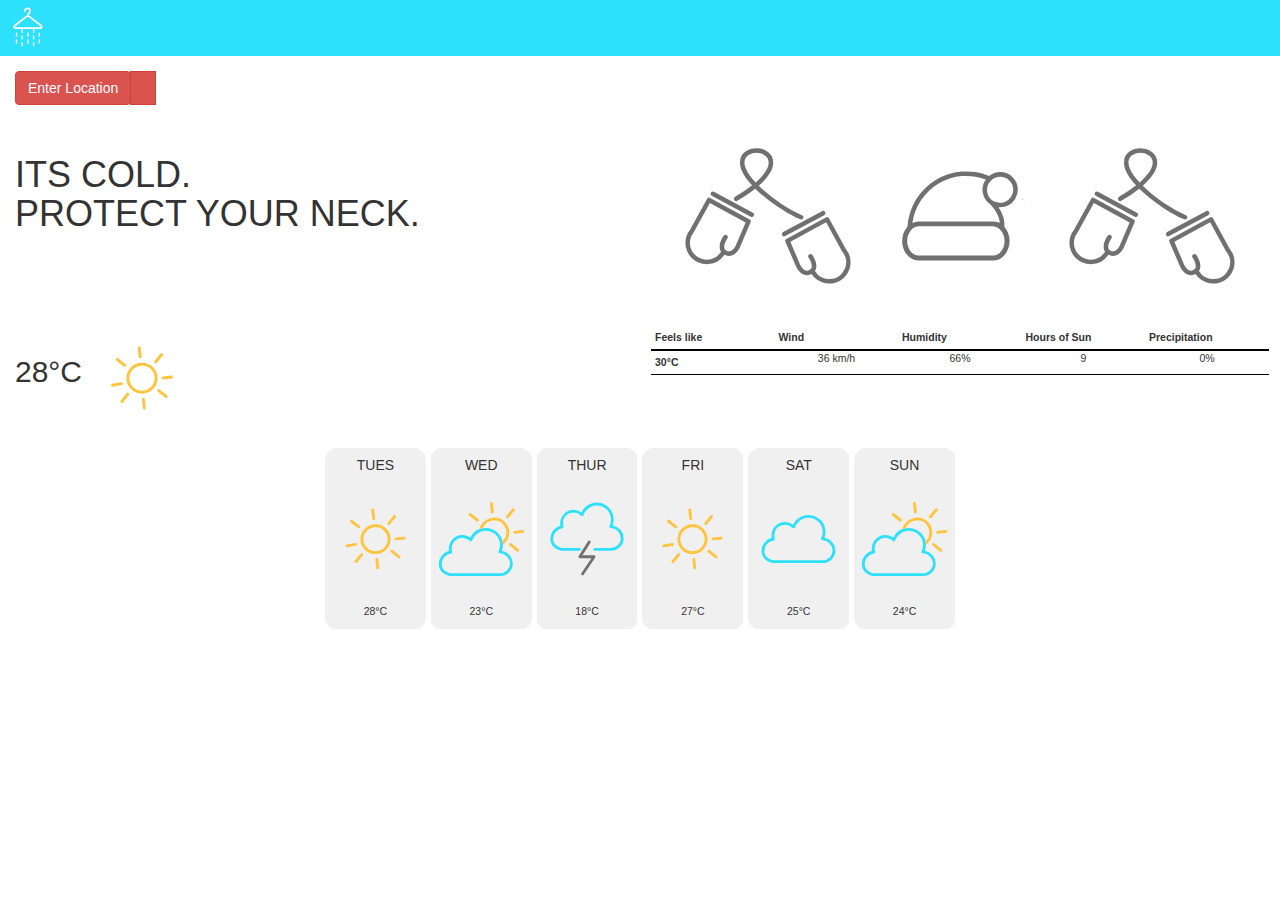
==== ottawa.html @ d32bd559 "added name" ====
<!DOCTYPE html>
<html lang="en-ca">
<head>
  <meta charset="utf-8">
  <meta http-equiv="X-UA-Compatible" content="IE=edge">
  <meta name="viewport" content="width=device-width,initial-scale=1">
  <title>WEARTHER · What to wear, based on the weather · Ottawa, Canada</title>
  <meta name="viewport" content="width=device-width,initial-scale=1">
  <meta name="description" content="WEARTHER showing the weather for Ottawa, Canada.">
  <!--Bootstrap link-->
  <link href="js/bootstrap-3.3.7-dist/css/bootstrap.min.css" rel="stylesheet">
  <link href="css/modules.css" rel="stylesheet">
  <link href="css/grid.css" rel="stylesheet">
  <link href="css/type.css" rel="stylesheet">
  <link href="css/main.css" rel="stylesheet">
  <link href="https://fonts.googleapis.com/css?family=Roboto:300,400" rel="stylesheet">
  <meta property="og:type" content="website">
  <meta property="og:locale" content="en_CA">
  <meta property="og:title" content="WEARTHER · What to wear, based on the weather">
  <meta property="og:site_name" content="WEARTHER">
  <meta property="og:description" content="WEARTHER showing the weather for Ottawa, Canada.">
</head>
<body>
  <!--jQuery link-->
  <script src="https://ajax.googleapis.com/ajax/libs/jquery/1.12.4/jquery.min.js" type="text/javascript"></script>
   <!--Bootstrap link-->
  <script src="js/bootstrap-3.3.7-dist/css/popper.min.js" type="text/javascript"></script>
  <script src="js/bootstrap-3.3.7-dist/js/bootstrap.min.js" type="text/javascript"></script>
  <!--Dropdown Link-->
  <script src="js/bootstrap-3.3.7-dist/js/bootstrap-dropdown.js" type="text/javascript"></script>

  <link href="js/bootstrap-3.3.7-dist/css/bootstrap.min.css" rel="stylesheet">
  <header class="header grid grid-middle">
    <div class="unit xs-1 island-1-4 l-1-4">
      <a href="index.html"
        <i class="icon i-48">
          <img src="images/white-logo-icon.svg" alt="">
        </i>
      </a>
    <div>
  </header>

  <div class="grid grid middle island">
    <div class="btn-group unit xs-1">
      <button type="button" class="btn btn-danger dropdown-toggle" data-toggle="dropdown" aria-haspopup="true" aria-expanded="false">Enter Location</button>
      <button type="button" class="btn btn-danger dropdown-toggle-split">
      <span class="sr-only">Enter Location</span>
      <img src="images/heart.svg" class="image-flex">
      </button>
      <div class="dropdown-menu">
        <a class="dropdown-item island-1-2" href="#">VANCOUVER, BC, CANADA<br></a>
        <a class="dropdown-item island-1-2" href="ottawa.html">SYDNEY, AUSTRALIA<br></a>
        <div class="dropdown-divider"></div>
        <a class="dropdown-item island-1-2" href="#">CHICAGO, IL, UNITED STATES<br></a>
      </div>
    </div>
  </div>


  <main class="grid">
      <div class="unit xs-1 s-1 m-1 l-1-2 pad-t gutter">
        <h1>ITS COLD.<br>PROTECT YOUR NECK.</h1>
      </div>

      <div class="unit xs-1 s-1 m-1 l-1-2 unit-xs-content-center-horizontal unit-s-content-center-horizontal unit-m-content-center-horizontal">
        <div class="grid">
          <!--Images for xs-->
          <img src="images/scarf.svg" class="unit xs-1-3 s-0 icon i-96">
          <img src="images/mittens.svg" class="unit xs-1-3 s-0 icon i-96">
          <img src="images/hat.svg" class="unit xs-1-3 s-0 icon i-96">
          <!--Images for s-->
          <img src="images/scarf.svg" class="unit xs-0 s-1-3 m-0 icon i-128">
          <img src="images/mittens.svg" class="unit xs-0 s-1-3 m-0 icon i-128">
          <img src="images/hat.svg" class="unit xs-0 s-1-3 m-0 icon i-128">
          <!--Images for m and up-->
          <img src="images/scarf.svg" class="unit xs-0 m-1-3 icon i-192">
          <img src="images/mittens.svg" class="unit xs-0 m-1-3 icon i-192">
          <img src="images/scarf.svg" class="unit xs-0 m-1-3 icon i-192">
        </div>
      </div>

<!--Start of Current Temp-->
    <div class="unit xs-1 s-1 m-1 l-1-2 gutter container-ct">
      <h2 class="push-0 inline-block">28°C</h2>
      <img src="images/sun.svg" class="inline-block current-temp-icon"/>
    </div>
<!--End of Current Temp-->

<!--Start of Forecast Table-->
    <div class="unit xs-1 s-1 m-1 l-1-2">
      <div class="island table-wrapper">
        <table class="push-0">
          <thead>
            <tr>
              <th class="feels" scope="col">Feels like</th>
              <th class="wind" scope="col">Wind</th>
              <th class="humidity" scope="col">Humidity</th>
              <th class="sun" scope="col">Hours of Sun</th>
              <th class="precip" scope="col">Precipitation</th>
            </tr>
          </thead>
          <tbody>
            <tr>
              <th scope="row">30°C</th>
              <td>36 km/h</td>
              <td>66%</td>
              <td>9</td>
              <td>0%</td>
            </tr>
          </tbody>
        </table>
      </div>
    </div>
<!--End of Forecast Table-->
  </main>

<!--Start of Week's Forecast-->
  <table cellpadding="5" class="weekly-forecast text-center">
    <tr>

      <td align="center" valign="center" class="weekly-cards">
        <h5 class="push-0 text-center long-h5">TUES</h5>
        <h5 class="short-h5 push-0 text-center">TUE</h5>
        <br />
        <img src="images/sun.svg" alt="" class="img-flex"/>
        <br />
        <p class="text-center">28°C</p>
      </td>

      <td align="center" valign="center" class="weekly-cards">
        <h5 class="push-0 text-center">WED</h5>
        <br />
        <img src="images/cloud-sun.svg" alt="" class="img-flex"/>
        <br />
        <p class="text-center">23°C</p>
      </td>

      <td align="center" valign="center" class="weekly-cards">
        <h5 class="push-0 text-center long-h5">THUR</h5>
        <h5 class="short-h5 push-0 text-center">THU</h5>
        <br />
        <img src="images/thunder.svg" alt="" class="img-flex"/>
        <br />
        <p class="text-center">18°C</p>
      </td>

      <td align="center" valign="center" class="weekly-cards">
        <h5 class="push-0 text-center">FRI</h5>
        <br />
        <img src="images/sun.svg" alt="" class="img-flex"/>
        <br />
        <p class="text-center">27°C</p>
      </td>

      <td align="center" valign="center" class="weekly-cards">
        <h5 class="push-0 text-center">SAT</h5>
        <br />
        <img src="images/cloud.svg" alt="" class="img-flex"/>
        <br />
        <p class="text-center">25°C</p>
      </td>

      <td align="center" valign="center" class="weekly-cards">
        <h5 class="push-0 text-center">SUN</h5>
        <br />
        <img src="images/cloud-sun.svg" alt="" class="img-flex"/>
        <br />
        <p class="text-center">24°C</p>
      </td>

    </tr>
  </table>
<!--End of Week's Forecast-->
</body>
</html>
---- css/modules.css ----
/*
 * Modulifier || Code released under the UNLICENSE
 * Code under other copyrights & licenses listed below.
 * https://modulifier.web-dev.tools/#responsive;images;list-group;embed;media-object;icons;hidden;positioning;nice-lists;forms;buttons;accessibility;print
 */

@-moz-viewport { width: device-width; scale: 1; }
@-ms-viewport { width: device-width; scale: 1; }
@-o-viewport { width: device-width; scale: 1; }
@-webkit-viewport { width: device-width; scale: 1; }
@viewport { width: device-width; scale: 1; }

html {
  box-sizing: border-box;
  -moz-text-size-adjust: 100%;
  -ms-text-size-adjust: 100%;
  -webkit-text-size-adjust: 100%;
  text-size-adjust: 100%;
}

*, *::before, *::after {
  box-sizing: inherit;
}

body {
  margin: 0;
}

article,
aside,
details,
figcaption,
figure,
footer,
header,
main,
menu,
nav,
section,
summary {
  display: block;
}

audio,
canvas,
progress,
video {
  display: inline-block;
  vertical-align: baseline;
}

template {
  display: none;
}

details {
  cursor: pointer;
}

audio:not([controls]) {
  display: none;
  height: 0;
}

a,
area,
button,
input,
label,
select,
textarea,
[tabindex] {
  -ms-touch-action: manipulation;
  touch-action: manipulation;
}

img {
  border: 0;
}

.img-flex,
.img-flex img {
  display: block;
  width: 100%;
}

svg {
  fill: currentColor;
}

svg:not(:root) {
  overflow: hidden;
}

svg.img-flex {
  width: 100%;
  height: 100%;
}

.image-replacement, .ir {
  overflow: hidden;
  direction: ltr;
  text-align: left;
  text-indent: 100%;
  white-space: nowrap;
}

.list-group, .list-group-inline, .list-group--inline {
  padding-left: 0;
  list-style-type: none;
}

.list-group > dd {
  margin-left: 0;
}

.list-group-inline::before,
.list-group-inline::after,
.list-group--inline::before,
.list-group--inline::after {
  content: "";
  display: table;
}

.list-group-inline::after,
.list-group--inline::after {
  clear: both;
}

.list-group-inline > li,
.list-group--inline > li {
  display: inline-block;
}

.list-group-inline > dt,
.list-group--inline > dt {
  clear: left;
  float: left;
  width: 11em;
}

.list-group-inline > dd,
.list-group--inline > dd {
  float: left;
  min-width: 12em;
}

.embed {
  margin-left: 0;
  margin-right: 0;
  overflow: hidden;
  position: relative;
  width: 100%;
}

.embed-1by1, .embed--1by1 {
  padding-top: 100%; /* Square */
}

.embed-4by3, .embed--4by3 {
  padding-top: 75%; /* Traditional TV/computer screens */
}

.embed-iso216, .embed--iso216 {
  padding-top: 70.92%; /* A-standard paper sizes */
}

.embed-3by2, .embed--3by2 {
  padding-top: 66.6%; /* Classic 35 mm film & most digital photos, landscape */
}

.embed-2by3, .embed--2by3 {
  padding-top: 150%; /* Classic 35 mm film & most digital photos, portrait */
}

.embed-golden, .embed--golden {
  padding-top: 61.8%; /* The Golden Ratio */
}

.embed-16by9, .embed--16by9 {
  padding-top: 56.25%; /* HD TV */
}

.embed-185by100, .embed--185by100 {
  padding-top: 54.05%; /* Common widescreen cinema */
}

.embed-24by10, .embed--24by10 {
  padding-top: 41.667%; /* Widescreen cinema: 2.4:1 */
}

.embed-3by1, .embed--3by1 {
  padding-top: 33.3333%; /* Panorama photos */
}

.embed-4by1, .embed--4by1 {
  padding-top: 25%; /* Polyvision */
}

.embed-5by1, .embed--5by1 {
  padding-top: 20%; /* Really wide... */
}

.embed-item, .embed__item {
  min-height: 100%;
  left: 0;
  position: absolute;
  top: 0;
  width: 100%;
}

.media {
  overflow: hidden;
}

.media-img, .media__img {
  float: left;
}

.media-img-reversed, .media__img--reversed {
  float: right;
}

.media-img-stacked, .media__img--stacked {
  float: none;
}

.media-body, .media__body {
  overflow: hidden;
  min-width: 12em; /* Slightly less than 200px, responsiveness built in */
}

.icon {
  display: inline-block;
  position: relative;
  background: transparent none no-repeat center center;
  background-size: contain;
  vertical-align: middle;
}

.i-16, .i--16 {
  height: 16px;
  width: 16px;
}

.i-18, .i--18 {
  height: 18px;
  width: 18px;
}

.i-20, .i--20 {
  height: 20px;
  width: 20px;
}

.i-24, .i--24 {
  height: 24px;
  width: 24px;
}

.i-32, .i--32 {
  height: 32px;
  width: 32px;
}

.i-48, .i--48 {
  height: 48px;
  width: 48px;
}

.i-64, .i--64 {
  height: 64px;
  width: 64px;
}

.i-96, .i--96 {
  height: 96px;
  width: 96px;
}

.i-128, .i--128 {
  height: 128px;
  width: 128px;
}

.i-192, .i--192 {
  height: 192px;
  width: 192px;
}

.i-256, .i--256 {
  height: 256px;
  width: 256px;
}

.icon img,
.icon svg {
  left: 0;
  height: 100%;
  position: absolute;
  top: 0;
  width: 100%;
  fill: currentColor;
}

.icon-label {
  vertical-align: middle;
}

.icon-link,
.icon-link:focus,
.icon-link:hover {
  text-decoration: none;
}

[hidden], .hidden {
  /* stylelint-disable declaration-no-important */
  display: none !important;
  visibility: hidden !important;
  /* stylelint-enable */
}

.visually-hidden {
  height: 1px;
  margin: -1px;
  overflow: hidden;
  padding: 0;
  position: absolute;
  width: 1px;
  border: 0;
  clip: rect(0 0 0 0);
  clip-path: inset(50%);
}

.visually-hidden.focusable:active, .visually-hidden.focusable:focus {
  height: auto;
  margin: 0;
  overflow: visible;
  position: static;
  width: auto;
  clip: auto;
  clip-path: none;
}

.invisible {
  visibility: hidden;
}

.chop,
.crop {
  overflow: hidden;
}

.truncate {
  max-width: 100%;
  overflow: hidden;
  width: 100%;
  text-overflow: ellipsis;
  white-space: nowrap;
}

.scrollable {
  max-width: 100%;
  overflow-x: auto;
  overflow-y: hidden;
  -webkit-overflow-scrolling: touch;
}

.clearfix::after {
  content: " ";
  display: block;
  clear: both;
}

.left {
  float: left;
}

.right {
  float: right;
}

.center-text,
.center-flow {
  text-align: center;
}

.center-block {
  margin-left: auto;
  margin-right: auto;
}

.no-auto-margins,
.not-centered {
  /* stylelint-disable declaration-no-important */
  margin-left: 0 !important;
  margin-right: 0 !important;
  /* stylelint-enable */
}

.center-content,
.center-content-vertical,
.center-contents,
.center-contents-vertical {
  display: -webkit-flex;
  display: -ms-flexbox;
  display: flex;
  -webkit-justify-content: center;
  -ms-flex-pack: center;
  justify-content: center;
  -webkit-align-items: center;
  -ms-flex-align: center;
  align-items: center;
  -webkit-align-content: center;
  -ms-flex-line-pack: center;
  align-content: center;
  -webkit-flex-direction: column wrap;
  -ms-flex-direction: column wrap;
  flex-flow: column wrap;
}

.center-content-start,
.center-content-vertical-start,
.center-contents-start,
.center-contents-vertical-start {
  display: -webkit-flex;
  display: -ms-flexbox;
  display: flex;
  -webkit-justify-content: center;
  -ms-flex-pack: center;
  justify-content: center;
  -webkit-flex-direction: column wrap;
  -ms-flex-direction: column wrap;
  flex-flow: column wrap;
}

.center-content-horizontal,
.center-contents-horizontal {
  display: -webkit-flex;
  display: -ms-flexbox;
  display: flex;
  -webkit-justify-content: center;
  -ms-flex-pack: center;
  justify-content: center;
  -webkit-align-items: center;
  -ms-flex-align: center;
  align-items: center;
  -webkit-align-content: center;
  -ms-flex-line-pack: center;
  align-content: center;
  -webkit-flex-direction: row wrap;
  -ms-flex-direction: row wrap;
  flex-flow: row wrap;
}

.inline {
  display: inline;
}

.block {
  display: block;
}

.inline-block, .ib {
  display: inline-block;
}

.valign-top {
  vertical-align: top;
}

.valign-bottom {
  vertical-align: bottom;
}

.valign-middle {
  vertical-align: middle;
}

.fixed {
  position: fixed;
}

.relative {
  position: relative;
}

[class*="pin-"],
.absolute {
  position: absolute;
}

.static {
  position: static;
}

.zindex-1 {
  z-index: 1;
}

.zindex-2 {
  z-index: 2;
}

.zindex-3 {
  z-index: 3;
}

.zindex-1000 {
  z-index: 1000;
}

.pin-top-left,
.pin-left-top,
.pin-tl,
.pin-lt {
  top: 0;
  left: 0;
}

.pin-top-right,
.pin-right-top,
.pin-tr,
.pin-rt {
  top: 0;
  right: 0;
}

.pin-bottom-left,
.pin-left-bottom,
.pin-bl,
.pin-lb {
  bottom: 0;
  left: 0;
}

.pin-bottom-right,
.pin-right-bottom,
.pin-br,
.pin-rb {
  bottom: 0;
  right: 0;
}

.pin-top-center,
.pin-center-top,
.pin-tc,
.pin-ct {
  left: 50%;
  top: 0;
  transform: translateX(-50%);
}

.pin-bottom-center,
.pin-center-bottom,
.pin-bc,
.pin-cb {
  bottom: 0;
  left: 50%;
  transform: translateX(-50%);
}

.pin-center-left,
.pin-left-center,
.pin-cl,
.pin-lc {
  left: 0;
  top: 50%;
  transform: translateY(-50%);
}

.pin-center-right,
.pin-right-center,
.pin-cr,
.pin-rc {
  right: 0;
  top: 50%;
  transform: translateY(-50%);
}

.pin-center, .pin-c {
  left: 50%;
  top: 50%;
  transform: translate(-50%, -50%);
}

.width-quarter, .w-1-4 {
  width: 25%;
}

.width-half, .w-1-2 {
  width: 50%;
}

.width-full, .w-1 {
  width: 100%;
}

.height-quarter, .h-1-4 {
  height: 25%;
}

.height-half, .h-1-2 {
  height: 50%;
}

.height-full, .h-1 {
  height: 100%;
}

.height-win-quarter, .h-w-1-4 {
  height: 25vh;
  max-height: 46em;
}

.height-win-half, .h-w-1-2 {
  height: 50vh;
  max-height: 46em;
}

.height-win-full, .h-w-1 {
  height: 100vh;
  max-height: 46em;
}

ul {
  list-style-type: none;
}

ul > li::before {
  content: "·";
  float: left;
  margin-left: -1.6em;
  width: 1.3em;
  text-align: right;
}

ol {
  counter-reset: ol-simple-numbers;
  list-style-type: none;
}

ol > li::before {
  float: left;
  margin-left: -1.6em;
  width: 1.3em;
  counter-increment: ol-simple-numbers;
  content: counter(ol-simple-numbers);
  text-align: right;
}

.list-group > li::before,
.list-group-inline > li::before,
.list-group--inline > li::before {
  content: none;
}

/* stylelint-disable no-descending-specificity */

/*
 * (c) Nicolas Gallagher and Jonathan Neal of Normalize.css || MIT License
 *     https://necolas.github.io/normalize.css/
 */

button,
input,
optgroup,
select,
textarea {
  color: inherit;
  font: inherit;
  margin: 0;
}

button,
input {
  overflow: visible;
}

button,
select {
  text-transform: none;
}

button,
html [type="button"],
[type="reset"],
[type="submit"] {
  -webkit-appearance: button;
  cursor: pointer;
}

button[disabled],
html input[disabled] {
  cursor: default;
}

button::-moz-focus-inner,
input::-moz-focus-inner {
  border: 0;
  padding: 0;
}

[type="checkbox"],
[type="radio"] {
  opacity: 0;
  position: absolute;
  height: 1px;
  width: 1px;
}

[type="number"]::-webkit-inner-spin-button,
[type="number"]::-webkit-outer-spin-button {
  height: auto;
}

[type="search"]::-webkit-search-cancel-button,
[type="search"]::-webkit-search-decoration {
  -webkit-appearance: none;
}

fieldset {
  padding-left: 0;
  padding-right: 0;

  border: 0;
  border-top: 2px solid #666;
}

legend {
  color: inherit;
  display: table;
  max-width: 100%;
  padding: 0 .3em 0 0;
  white-space: normal;

  border: 0;

  font-weight: bold;
}

optgroup {
  font-weight: bold;
}

::-webkit-input-placeholder {
  color: inherit;
  opacity: .54;
}

::-webkit-file-upload-button {
  -webkit-appearance: button;
  font: inherit;
}

/* End Normalize.css code */

label,
.label-block {
  display: block;
  cursor: pointer;
}

[type="checkbox"] + label,
[type="radio"] + label,
.label-inline {
  display: inline-block;
}

input:not([type]),
[type="text"],
[type="number"],
[type="search"],
[type="url"],
[type="email"],
[type="password"],
[type="tel"],
[type="datetime-local"],
[type="month"],
[type="week"],
[type="date"],
[type="time"],
[type="range"],
select,
textarea {
  -moz-appearance: none;
  -webkit-appearance: none;
  appearance: none;
}

input,
textarea {
  display: block;
  width: 100%;

  background-color: #fff;
  border: 2px solid #666;
  border-radius: 0;
}

label {
  vertical-align: middle;
}

textarea {
  max-width: 100%;
  min-height: 4em;
  overflow: auto;
}

[type="color"] {
  display: inline-block;
  width: 2em;
}

select {
  display: block;
  width: 100%;

  background-image: url("data:image/svg+xml,%3Csvg xmlns='http://www.w3.org/2000/svg' width='256' height='256' viewBox='0 0 256 256'%3E%3Cpath fill='none' stroke='%23000' stroke-miterlimit='10' stroke-width='70' d='M36.3 82.1l91.9 91.8 91.5-91.8'/%3E%3C/svg%3E");
  background-repeat: no-repeat;
  background-position: calc(100% - .4em) center;
  background-size: 18px auto;
  background-color: #fff;
  border: 2px solid #666;
  border-radius: 0;
}

[type="checkbox"] + label::before {
  content: " ";
  display: inline-block;
  height: 1.8em;
  margin-right: .3em;
  position: relative;
  vertical-align: middle;
  top: -.1em;
  width: 1.8em;

  background-color: #fff;
  background-size: cover;
  border: 2px solid #666;

  line-height: inherit;
}

[type="checkbox"]:checked + label::before {
  background-image: url("data:image/svg+xml,%3Csvg xmlns='http://www.w3.org/2000/svg' width='256' height='256' viewBox='0 0 256 256'%3E%3Cpath fill='none' stroke='%23000' stroke-miterlimit='10' stroke-width='50' d='M49.9 130.1l50.8 50.7L206.1 75.2'/%3E%3C/svg%3E");
}

[type="checkbox"]:focus + label::before {
  outline: 3px solid #000;
  z-index: 1000;
}

[type="radio"] + label::before {
  content: " ";
  display: inline-block;
  height: 1.8em;
  margin-right: .3em;
  position: relative;
  vertical-align: middle;
  top: -.1em;
  width: 1.8em;

  background-color: #fff;
  background-size: cover;
  border: 2px solid #666;
  border-radius: 50%;

  line-height: inherit;
}

[type="radio"]:checked + label::before {
  background-image: url("data:image/svg+xml,%3Csvg xmlns='http://www.w3.org/2000/svg' width='256' height='256' viewBox='0 0 256 256'%3E%3Ccircle cx='128' cy='128' r='70.4'/%3E%3C/svg%3E");
}

[type="radio"]:focus + label::before,
[type="radio"] + label:focus::before {
  box-shadow: 0 0 0 3px #000;
  z-index: 1000;
}

[type="range"] {
  border: 0;
  background-color: #fff;
}

[type="range"]::-webkit-slider-runnable-track {
  height: 6px;

  -webkit-appearance: none;
  appearance: none;
  background-color: #ccc;
  border: 0;
  border-radius: 3px;
}

[type="range"]:active::-webkit-slider-runnable-track {
  background-color: #ccc;
}

[type="range"]::-moz-range-track {
  height: 6px;

  -moz-appearance: none;
  appearance: none;
  background-color: #ccc;
  border: 0;
  border-radius: 3px;
}

[type="range"]:active::-moz-range-track {
  background-color: #ccc;
}

[type="range"]::-ms-track {
  height: 6px;

  -ms-appearance: none;
  appearance: none;
  background-color: #ccc;
  border: 0;
  border-radius: 3px;
}

[type="range"]:active::-ms-track {
  background-color: #ccc;
}

[type="range"]::-webkit-slider-thumb {
  margin-top: -4px;
  height: 16px;
  width: 16px;

  -webkit-appearance: none;
  appearance: none;
  background-color: #000;
  border: none;
  border-radius: 50%;
}

[type="range"]:hover::-webkit-slider-thumb {
  background-color: #000;
}

[type="range"]:active::-webkit-slider-thumb {
  background-color: #000;
}

[type="range"]::-moz-range-thumb {
  margin-top: -4px;
  height: 16px;
  width: 16px;

  -webkit-appearance: none;
  appearance: none;
  background-color: #000;
  border: none;
  border-radius: 50%;
}

[type="range"]:hover::-moz-range-thumb {
  background-color: #000;
}

[type="range"]:active::-moz-range-thumb {
  background-color: #000;
}

[type="range"]::-ms-thumb {
  margin-top: -4px;
  height: 16px;
  width: 16px;

  -webkit-appearance: none;
  appearance: none;
  background-color: #000;
  border: none;
  border-radius: 50%;
}

[type="range"]:hover::-ms-thumb {
  background-color: #000;
}

[type="range"]:active::-ms-thumb {
  background-color: #000;
}

[type="checkbox"].hide-custom-input + label::before,
[type="checkbox"] + .hide-custom-input::before,
[type="radio"].hide-custom-input + label::before,
[type="radio"] + .hide-custom-input::before {
  content: none;
  display: none;
}

/* stylelint-enable */

.link-box {
  display: block;
  text-decoration: none;
}

/* stylelint-disable no-descending-specificity */

button,
.btn {
  cursor: pointer;
  display: inline-block;
  margin: 0;
  overflow: visible;
  padding: .375em .75em .42em;
  -webkit-appearance: none;
  -moz-appearance: none;
  appearance: none;
  background-color: #333;
  border-radius: 4px;
  border: 3px solid #333;
  color: #fff;
  font: inherit;
  text-decoration: none;
  text-transform: none;
}

button::-moz-focus-inner {
  border: 0;
  padding: 0;
}

/* stylelint-enable */

button:focus,
button:hover,
.btn:focus,
.btn:hover {
  background-color: #000;
  border-color: #000;
  color: #fff;
}

button[disabled] {
  cursor: default;
}

.btn-light, .btn--light {
  background-color: #e2e2e2;
  border-color: #e2e2e2;
  color: #000;
}

.btn-light:focus,
.btn-light:hover,
.btn--light:focus,
.btn--light:hover {
  background-color: #666;
  border-color: #666;
  color: #fff;
}

.btn-ghost,
.btn--ghost {
  background-color: transparent;
  border-color: #333;
  color: #000;
}

.btn-ghost:focus,
.btn-ghost:hover,
.btn--ghost:focus,
.btn--ghost:hover {
  background-color: #e2e2e2;
  border-color: #000;
  color: #000;
}

.btn-link {
  display: inline;
  padding: 0;
  background-color: transparent;
  border-radius: 0;
  border: 0;
  color: inherit;
}

.btn-link:focus,
.btn-link:hover {
  background-color: transparent;
  color: inherit;
}

a:hover, a:active {
  outline: none;
}

a:focus,
[tabindex="0"]:focus,
details:focus,
summary:focus,
input:focus,
textarea:focus,
button:focus,
select:focus {
  outline: 3px solid #000;
  outline-offset: 0;
}

a:focus, [tabindex="0"]:focus {
  outline-offset: 3px;
}

.skip-links {
  margin: 0;
  padding: 0;
  list-style-type: none;
}

.skip-links > li::before {
  content: none; /* Remove the bullets if nice lists is selected */
}

.skip-links a,
.skip-links button {
  padding: .5em .75em;
  position: absolute;
  top: -10em;
  z-index: 10000; /* To make sure they're always on top */
  background-color: #000;
  border: 0;
  color: #fff;
  font-size: 1.125rem;
  font-weight: bold;
  text-decoration: none;
}

.skip-links a:focus,
.skip-links button:focus {
  outline-offset: 3px;
  top: 0;
}

[aria-busy="true"] {
  cursor: progress;
}

[aria-controls] {
  cursor: pointer;
}

[aria-disabled] {
  cursor: default;
}

.print-only {
  display: none;
  visibility: hidden;
}

.page-break-before {
  page-break-before: always;
}

.page-break-after {
  page-break-after: always;
}

.no-page-break-inside {
  page-break-inside: avoid;
}

@media print {

  /* stylelint-disable declaration-no-important */

  .no-print {
    display: none !important;
    visibility: hidden !important;
  }

  .print-only,
  .force-print {
    display: block !important;
    visibility: visible !important;
  }

  /* stylelint-enable */

  .visually-hidden.force-print {
    height: auto;
    margin: 0;
    overflow: visible;
    padding: 0;
    position: static;
    width: auto;
    border: 0;
    clip: initial;
    clip-path: none;
  }

  /*
   * (c) Fabien Sa || MIT License
   *     http://bafs.github.io/Gutenberg/
   */

  table,
  blockquote,
  pre,
  code,
  figure,
  li,
  hr,
  ul,
  ol,
  a,
  tr {
    page-break-inside: avoid;
  }

  h1, h2, h3, h4, h5, h6, p, a {
    orphans: 3;
    widows: 3;
  }

  h1,
  h2,
  h3,
  h4,
  h5,
  h6 {
    page-break-after: avoid;
    page-break-inside: avoid;
  }

  h1 + p,
  h2 + p,
  h3 + p,
  h4 + p,
  h5 + p,
  h6 + p {
    page-break-before: avoid;
  }

  img {
    page-break-after: auto;
    page-break-before: auto;
    page-break-inside: avoid;
  }

  /* stylelint-disable declaration-no-important */

  pre {
    white-space: pre-wrap !important;
    word-wrap: break-word;
  }

  /* stylelint-enable */

  /* End Gutenberg code */

  /*
   * (c) HTML5 Boilerplate || MIT License
   *     https://html5boilerplate.com/
   */

  /* stylelint-disable declaration-no-important */

  *, *::before, *::after, *::first-letter, *::first-line {
    background: none transparent !important;
    color: #000 !important;
    box-shadow: none !important;
    text-shadow: none !important;
  }

  /* stylelint-enable */

  a, a:visited {
    text-decoration: underline;
  }

  a[href]::after {
    content: " (" attr(href) ")";
  }

  abbr[title]::after {
    content: " (" attr(title) ")";
  }

  a[href^="#"]::after,
  a[href^="javascript:"]::after,
  a.no-print-href::after,
  a.href-no-print::after {
    content: "";
  }

  thead {
    display: table-header-group;
  }

  /* End HTML5 Boilerplate code */

}
---- css/grid.css ----
/*
  Gridifier || Code released under the UNLICENSE
  https://gridifier.web-dev.tools/#xs,4,0,0,0;s,4,25,0,0;m,4,38,1,1;l,4,60,1,1
*/

.grid {
  margin: 0;
  padding: 0;
  letter-spacing: -.31em;
  text-rendering: optimizeSpeed;
  display: -webkit-flex;
  display: -ms-flexbox;
  display: flex;
  -webkit-flex-flow: row wrap;
  -ms-flex-flow: row wrap;
  flex-flow: row wrap;
}

.grid-bottom {
  -webkit-align-items: flex-end;
  -ms-align-items: flex-end;
  align-items: flex-end;
}

.grid-middle {
  -webkit-align-items: center;
  -ms-align-items: center;
  align-items: center;
}

.grid-stretch {
  -webkit-align-items: stretch;
  -ms-align-items: stretch;
  align-items: stretch;
}

.opera-only :-o-prefocus,
.grid {
  word-spacing: -.43em;
}

.unit {
  letter-spacing: normal;
  text-rendering: auto;
  vertical-align: top;
  word-spacing: normal;
  display: inline-block;
  visibility: visible;
}

.grid-bottom .unit {
  vertical-align: bottom;
}

.grid-middle .unit {
  vertical-align: middle;
}

[class*="unit-push-"],
[class*="unit-pull-"] {
  position: relative;
}

.unit-content-distribute {
  display: -ms-flexbox;
  display: -webkit-flex;
  display: flex;
  -ms-flex-direction: column;
  -webkit-flex-direction: column;
  flex-direction: column;
  -ms-flex-pack: justify;
  -webkit-justify-content: space-between;
  justify-content: space-between;
}

.unit-content-center,
.unit-content-center-vertical {
  display: -webkit-flex;
  display: -ms-flexbox;
  display: flex;
  -webkit-justify-content: center;
  -ms-flex-pack: center;
  justify-content: center;
  -webkit-align-items: center;
  -ms-flex-align: center;
  align-items: center;
  -webkit-align-content: center;
  -ms-flex-line-pack: center;
  align-content: center;
  -webkit-flex-direction: column wrap;
  -ms-flex-direction: column wrap;
  flex-flow: column wrap;
}

.unit-content-center-horizontal {
  display: -webkit-flex;
  display: -ms-flexbox;
  display: flex;
  -webkit-justify-content: center;
  -ms-flex-pack: center;
  justify-content: center;
  -webkit-align-items: center;
  -ms-flex-align: center;
  align-items: center;
  -webkit-align-content: center;
  -ms-flex-line-pack: center;
  align-content: center;
  -webkit-flex-direction: row wrap;
  -ms-flex-direction: row wrap;
  flex-flow: row wrap;
}

.content-fill,
.content-stretch {
  -ms-flex-grow: 2;
  -webkit-flex-grow: 2;
  flex-grow: 2;
  max-width: 100%; /* @bugfix: IE 10, 11 */
}

.content-shrink {
  -ms-align-self: center;
  -webkit-align-self: center;
  align-self: center;
}

.unit-xs-hidden,
.xs-0 {
  display: none;
  visibility: hidden;
}

.unit-xs-centered {
  margin: 0 auto;
}

.unit-xs-1,
.xs-1 {
  display: block;
  visibility: visible;
  width: 100%;
}

.unit-xs-1-2,
.xs-1-2 {
  width: 50%;
}

.unit-xs-1-3,
.xs-1-3 {
  width: 33.3333%;
}

.unit-xs-2-3,
.xs-2-3 {
  width: 66.6667%;
}

.unit-xs-1-4,
.xs-1-4 {
  width: 25%;
}

.unit-xs-3-4,
.xs-3-4 {
  width: 75%;
}

.unit-xs-1-2,
.xs-1-2,
.unit-xs-1-3,
.xs-1-3,
.unit-xs-2-3,
.xs-2-3,
.unit-xs-1-4,
.xs-1-4,
.unit-xs-3-4,
.xs-3-4 {
  display: inline-block;
  visibility: visible;
}

.unit-xs-1-2[class*="-content-"],
.xs-1-2[class*="-content-"],
.unit-xs-1-3[class*="-content-"],
.xs-1-3[class*="-content-"],
.unit-xs-2-3[class*="-content-"],
.xs-2-3[class*="-content-"],
.unit-xs-1-4[class*="-content-"],
.xs-1-4[class*="-content-"],
.unit-xs-3-4[class*="-content-"],
.xs-3-4[class*="-content-"] {
  display: -webkit-flex;
  display: -ms-flexbox;
  display: flex;
}

.unit-xs-content-distribute,
.xs-content-distribute {
  display: -ms-flexbox;
  display: -webkit-flex;
  display: flex;
  -ms-flex-direction: column;
  -webkit-flex-direction: column;
  flex-direction: column;
  -ms-flex-pack: justify;
  -webkit-justify-content: space-between;
  justify-content: space-between;
}

.unit-xs-content-center,
.unit-xs-content-center-vertical {
  display: -webkit-flex;
  display: -ms-flexbox;
  display: flex;
  -webkit-justify-content: center;
  -ms-flex-pack: center;
  justify-content: center;
  -webkit-align-items: center;
  -ms-flex-align: center;
  align-items: center;
  -webkit-align-content: center;
  -ms-flex-line-pack: center;
  align-content: center;
  -webkit-flex-direction: column wrap;
  -ms-flex-direction: column wrap;
  flex-flow: column wrap;
}

.unit-xs-content-center-horizontal {
  display: -webkit-flex;
  display: -ms-flexbox;
  display: flex;
  -webkit-justify-content: center;
  -ms-flex-pack: center;
  justify-content: center;
  -webkit-align-items: center;
  -ms-flex-align: center;
  align-items: center;
  -webkit-align-content: center;
  -ms-flex-line-pack: center;
  align-content: center;
  -webkit-flex-direction: row wrap;
  -ms-flex-direction: row wrap;
  flex-flow: row wrap;
}

.xs-content-fill,
.xs-content-stretch {
  -ms-flex-grow: 2;
  -webkit-flex-grow: 2;
  flex-grow: 2;
  max-width: 100%; /* @bugfix: IE 10, 11 */
}

.xs-content-shrink {
  -ms-align-self: center;
  -webkit-align-self: center;
  align-self: center;
}

@media only screen and (min-width: 25em) {

  .unit-s-hidden,
  .s-0 {
    display: none;
    visibility: hidden;
  }

  .unit-s-centered {
    margin: 0 auto;
  }

  .unit-s-1,
  .s-1 {
    display: block;
    visibility: visible;
    width: 100%;
  }

  .unit-s-1-2,
  .s-1-2 {
    width: 50%;
  }

  .unit-s-1-3,
  .s-1-3 {
    width: 33.3333%;
  }

  .unit-s-2-3,
  .s-2-3 {
    width: 66.6667%;
  }

  .unit-s-1-4,
  .s-1-4 {
    width: 25%;
  }

  .unit-s-3-4,
  .s-3-4 {
    width: 75%;
  }

  .unit-s-1-2,
  .s-1-2,
  .unit-s-1-3,
  .s-1-3,
  .unit-s-2-3,
  .s-2-3,
  .unit-s-1-4,
  .s-1-4,
  .unit-s-3-4,
  .s-3-4 {
    display: inline-block;
    visibility: visible;
  }

  .unit-s-1-2[class*="-content-"],
  .s-1-2[class*="-content-"],
  .unit-s-1-3[class*="-content-"],
  .s-1-3[class*="-content-"],
  .unit-s-2-3[class*="-content-"],
  .s-2-3[class*="-content-"],
  .unit-s-1-4[class*="-content-"],
  .s-1-4[class*="-content-"],
  .unit-s-3-4[class*="-content-"],
  .s-3-4[class*="-content-"] {
    display: -webkit-flex;
    display: -ms-flexbox;
    display: flex;
  }

  .unit-s-content-distribute,
  .s-content-distribute {
    display: -ms-flexbox;
    display: -webkit-flex;
    display: flex;
    -ms-flex-direction: column;
    -webkit-flex-direction: column;
    flex-direction: column;
    -ms-flex-pack: justify;
    -webkit-justify-content: space-between;
    justify-content: space-between;
  }

  .unit-s-content-center,
  .unit-s-content-center-vertical {
    display: -webkit-flex;
    display: -ms-flexbox;
    display: flex;
    -webkit-justify-content: center;
    -ms-flex-pack: center;
    justify-content: center;
    -webkit-align-items: center;
    -ms-flex-align: center;
    align-items: center;
    -webkit-align-content: center;
    -ms-flex-line-pack: center;
    align-content: center;
    -webkit-flex-direction: column wrap;
    -ms-flex-direction: column wrap;
    flex-flow: column wrap;
  }

  .unit-s-content-center-horizontal {
    display: -webkit-flex;
    display: -ms-flexbox;
    display: flex;
    -webkit-justify-content: center;
    -ms-flex-pack: center;
    justify-content: center;
    -webkit-align-items: center;
    -ms-flex-align: center;
    align-items: center;
    -webkit-align-content: center;
    -ms-flex-line-pack: center;
    align-content: center;
    -webkit-flex-direction: row wrap;
    -ms-flex-direction: row wrap;
    flex-flow: row wrap;
  }

  .s-content-fill,
  .s-content-stretch {
    -ms-flex-grow: 2;
    -webkit-flex-grow: 2;
    flex-grow: 2;
    max-width: 100%; /* @bugfix: IE 10, 11 */
  }

  .s-content-shrink {
    -ms-align-self: center;
    -webkit-align-self: center;
    align-self: center;
  }

}

@media only screen and (min-width: 38em) {

  .unit-m-hidden,
  .m-0 {
    display: none;
    visibility: hidden;
  }

  .unit-m-centered {
    margin: 0 auto;
  }

  .unit-m-1,
  .m-1 {
    display: block;
    visibility: visible;
    width: 100%;
  }

  .unit-offset-m-0 {
    margin-left: 0;
  }

  .unit-push-m-0,
  .unit-pull-m-0 {
    left: 0;
  }

  .unit-m-1-2,
  .m-1-2 {
    width: 50%;
  }

  .unit-offset-m-1-2 {
    margin-left: 50%;
  }

  .unit-push-m-1-2 {
    left: 50%;
  }

  .unit-pull-m-1-2 {
    left: -50%;
  }

  .unit-m-1-3,
  .m-1-3 {
    width: 33.3333%;
  }

  .unit-offset-m-1-3 {
    margin-left: 33.3333%;
  }

  .unit-push-m-1-3 {
    left: 33.3333%;
  }

  .unit-pull-m-1-3 {
    left: -33.3333%;
  }

  .unit-m-2-3,
  .m-2-3 {
    width: 66.6667%;
  }

  .unit-offset-m-2-3 {
    margin-left: 66.6667%;
  }

  .unit-push-m-2-3 {
    left: 66.6667%;
  }

  .unit-pull-m-2-3 {
    left: -66.6667%;
  }

  .unit-m-1-4,
  .m-1-4 {
    width: 25%;
  }

  .unit-offset-m-1-4 {
    margin-left: 25%;
  }

  .unit-push-m-1-4 {
    left: 25%;
  }

  .unit-pull-m-1-4 {
    left: -25%;
  }

  .unit-m-3-4,
  .m-3-4 {
    width: 75%;
  }

  .unit-offset-m-3-4 {
    margin-left: 75%;
  }

  .unit-push-m-3-4 {
    left: 75%;
  }

  .unit-pull-m-3-4 {
    left: -75%;
  }

  .unit-m-1-2,
  .m-1-2,
  .unit-m-1-3,
  .m-1-3,
  .unit-m-2-3,
  .m-2-3,
  .unit-m-1-4,
  .m-1-4,
  .unit-m-3-4,
  .m-3-4 {
    display: inline-block;
    visibility: visible;
  }

  .unit-m-1-2[class*="-content-"],
  .m-1-2[class*="-content-"],
  .unit-m-1-3[class*="-content-"],
  .m-1-3[class*="-content-"],
  .unit-m-2-3[class*="-content-"],
  .m-2-3[class*="-content-"],
  .unit-m-1-4[class*="-content-"],
  .m-1-4[class*="-content-"],
  .unit-m-3-4[class*="-content-"],
  .m-3-4[class*="-content-"] {
    display: -webkit-flex;
    display: -ms-flexbox;
    display: flex;
  }

  .unit-m-content-distribute,
  .m-content-distribute {
    display: -ms-flexbox;
    display: -webkit-flex;
    display: flex;
    -ms-flex-direction: column;
    -webkit-flex-direction: column;
    flex-direction: column;
    -ms-flex-pack: justify;
    -webkit-justify-content: space-between;
    justify-content: space-between;
  }

  .unit-m-content-center,
  .unit-m-content-center-vertical {
    display: -webkit-flex;
    display: -ms-flexbox;
    display: flex;
    -webkit-justify-content: center;
    -ms-flex-pack: center;
    justify-content: center;
    -webkit-align-items: center;
    -ms-flex-align: center;
    align-items: center;
    -webkit-align-content: center;
    -ms-flex-line-pack: center;
    align-content: center;
    -webkit-flex-direction: column wrap;
    -ms-flex-direction: column wrap;
    flex-flow: column wrap;
  }

  .unit-m-content-center-horizontal {
    display: -webkit-flex;
    display: -ms-flexbox;
    display: flex;
    -webkit-justify-content: center;
    -ms-flex-pack: center;
    justify-content: center;
    -webkit-align-items: center;
    -ms-flex-align: center;
    align-items: center;
    -webkit-align-content: center;
    -ms-flex-line-pack: center;
    align-content: center;
    -webkit-flex-direction: row wrap;
    -ms-flex-direction: row wrap;
    flex-flow: row wrap;
  }

  .m-content-fill,
  .m-content-stretch {
    -ms-flex-grow: 2;
    -webkit-flex-grow: 2;
    flex-grow: 2;
    max-width: 100%; /* @bugfix: IE 10, 11 */
  }

  .m-content-shrink {
    -ms-align-self: center;
    -webkit-align-self: center;
    align-self: center;
  }

}

@media only screen and (min-width: 60em) {

  .unit-l-hidden,
  .l-0 {
    display: none;
    visibility: hidden;
  }

  .unit-l-centered {
    margin: 0 auto;
  }

  .unit-l-1,
  .l-1 {
    display: block;
    visibility: visible;
    width: 100%;
  }

  .unit-offset-l-0 {
    margin-left: 0;
  }

  .unit-push-l-0,
  .unit-pull-l-0 {
    left: 0;
  }

  .unit-l-1-2,
  .l-1-2 {
    width: 50%;
  }

  .unit-offset-l-1-2 {
    margin-left: 50%;
  }

  .unit-push-l-1-2 {
    left: 50%;
  }

  .unit-pull-l-1-2 {
    left: -50%;
  }

  .unit-l-1-3,
  .l-1-3 {
    width: 33.3333%;
  }

  .unit-offset-l-1-3 {
    margin-left: 33.3333%;
  }

  .unit-push-l-1-3 {
    left: 33.3333%;
  }

  .unit-pull-l-1-3 {
    left: -33.3333%;
  }

  .unit-l-2-3,
  .l-2-3 {
    width: 66.6667%;
  }

  .unit-offset-l-2-3 {
    margin-left: 66.6667%;
  }

  .unit-push-l-2-3 {
    left: 66.6667%;
  }

  .unit-pull-l-2-3 {
    left: -66.6667%;
  }

  .unit-l-1-4,
  .l-1-4 {
    width: 25%;
  }

  .unit-offset-l-1-4 {
    margin-left: 25%;
  }

  .unit-push-l-1-4 {
    left: 25%;
  }

  .unit-pull-l-1-4 {
    left: -25%;
  }

  .unit-l-3-4,
  .l-3-4 {
    width: 75%;
  }

  .unit-offset-l-3-4 {
    margin-left: 75%;
  }

  .unit-push-l-3-4 {
    left: 75%;
  }

  .unit-pull-l-3-4 {
    left: -75%;
  }

  .unit-l-1-2,
  .l-1-2,
  .unit-l-1-3,
  .l-1-3,
  .unit-l-2-3,
  .l-2-3,
  .unit-l-1-4,
  .l-1-4,
  .unit-l-3-4,
  .l-3-4 {
    display: inline-block;
    visibility: visible;
  }

  .unit-l-1-2[class*="-content-"],
  .l-1-2[class*="-content-"],
  .unit-l-1-3[class*="-content-"],
  .l-1-3[class*="-content-"],
  .unit-l-2-3[class*="-content-"],
  .l-2-3[class*="-content-"],
  .unit-l-1-4[class*="-content-"],
  .l-1-4[class*="-content-"],
  .unit-l-3-4[class*="-content-"],
  .l-3-4[class*="-content-"] {
    display: -webkit-flex;
    display: -ms-flexbox;
    display: flex;
  }

  .unit-l-content-distribute,
  .l-content-distribute {
    display: -ms-flexbox;
    display: -webkit-flex;
    display: flex;
    -ms-flex-direction: column;
    -webkit-flex-direction: column;
    flex-direction: column;
    -ms-flex-pack: justify;
    -webkit-justify-content: space-between;
    justify-content: space-between;
  }

  .unit-l-content-center,
  .unit-l-content-center-vertical {
    display: -webkit-flex;
    display: -ms-flexbox;
    display: flex;
    -webkit-justify-content: center;
    -ms-flex-pack: center;
    justify-content: center;
    -webkit-align-items: center;
    -ms-flex-align: center;
    align-items: center;
    -webkit-align-content: center;
    -ms-flex-line-pack: center;
    align-content: center;
    -webkit-flex-direction: column wrap;
    -ms-flex-direction: column wrap;
    flex-flow: column wrap;
  }

  .unit-l-content-center-horizontal {
    display: -webkit-flex;
    display: -ms-flexbox;
    display: flex;
    -webkit-justify-content: center;
    -ms-flex-pack: center;
    justify-content: center;
    -webkit-align-items: center;
    -ms-flex-align: center;
    align-items: center;
    -webkit-align-content: center;
    -ms-flex-line-pack: center;
    align-content: center;
    -webkit-flex-direction: row wrap;
    -ms-flex-direction: row wrap;
    flex-flow: row wrap;
  }

  .l-content-fill,
  .l-content-stretch {
    -ms-flex-grow: 2;
    -webkit-flex-grow: 2;
    flex-grow: 2;
    max-width: 100%; /* @bugfix: IE 10, 11 */
  }

  .l-content-shrink {
    -ms-align-self: center;
    -webkit-align-self: center;
    align-self: center;
  }

}
---- css/type.css ----
/*
  Typografier || Code released under the UNLICENSE
  https://typografier.web-dev.tools/#0,100,1.3,1.067,0;38,110,1.4,1.125,1;60,120,1.5,1.125,1;90,130,1.5,1.125,1
*/

html {
  font-size: 100%;
  line-height: 1.3;
}

a {
  background-color: transparent;
  -webkit-text-decoration-skip: objects;
}

sub,
sup {
  font-size: .75em;
  line-height: 1px;
  position: relative;
  vertical-align: baseline;
}

sup {
  top: -.5em;
}

sub {
  bottom: -.25em;
}

pre,
code,
kbd,
samp {
  font-size: 1em;
}

abbr[title] {
  border-bottom: none;
  text-decoration: underline;
  text-decoration: underline dotted;
}

b,
strong {
  font-weight: bold;
}

dfn,
caption {
  font-style: italic;
}

hr {
  border: 0;
  border-top: 2px solid #000;
  height: 0;
}

table {
  border-collapse: collapse;
  border-spacing: 0;
  width: 100%;
  table-layout: fixed;
}

caption {
  text-align: left;
}

th,
td {
  border-bottom: 1px solid #000;
  text-align: left;
  vertical-align: top;
}

thead th {
  vertical-align: bottom;

  border-bottom-width: 2px;
}

.text-left {
  text-align: left;
}

.text-right {
  text-align: right;
}

.text-center {
  text-align: center;
}

.normal {
  font-weight: normal;
  font-style: normal;
}

.not-bold {
  font-weight: normal;
}

.not-italic {
  font-style: normal;
}

.bold {
  font-weight: bold;
}

.italic {
  font-style: italic;
}

.text-upper {
  text-transform: uppercase;
}

.text-lower {
  text-transform: lowercase;
}

.wrapper {
  margin-left: auto;
  margin-right: auto;
  max-width: 52em;
  width: 100%;
}

.wrapper-no-center {
  max-width: 52em;
  width: 100%;
}

.max-length {
  margin-left: auto;
  margin-right: auto;
  max-width: 36em;
  width: 100%;
}

.max-length-no-center {
  max-width: 36em;
  width: 100%;
}

h1,
h2,
h3,
h4,
h5,
h6,
p,
ul,
ol,
dl,
dd,
figure,
blockquote,
details,
hr,
fieldset,
pre,
table,
caption {
  margin: 0 0 1.3rem;
}

.tenamega {
  font-size: 2.0408rem;
  line-height: 2.925rem;
}

.tenakilo {
  font-size: 1.9127rem;
  line-height: 2.6rem;
}

.tena {
  font-size: 1.7926rem;
  line-height: 2.6rem;
}

.nina {
  font-size: 1.68rem;
  line-height: 2.275rem;
}

.yotta {
  font-size: 1.5745rem;
  line-height: 2.275rem;
}

.zetta {
  font-size: 1.4757rem;
  line-height: 1.95rem;
}

h1,
.exa {
  font-size: 1.383rem;
  line-height: 1.95rem;
}

h2,
.peta {
  font-size: 1.2962rem;
  line-height: 1.95rem;
}

h3,
.tera {
  font-size: 1.2148rem;
  line-height: 1.625rem;
}

h4,
.giga {
  font-size: 1.1385rem;
  line-height: 1.625rem;
}

h5,
.mega {
  font-size: 1.067rem;
  line-height: 1.625rem;
}

h6,
.kilo,
input,
textarea {
  font-size: 1rem;
  line-height: 1.3rem;
}

small,
.milli {
  font-size: .9372rem;
  line-height: 1.3rem;
}

.micro {
  font-size: .8784rem;
  line-height: 1.3rem;
}

ul {
  padding-left: 1em;
}

ol {
  padding-left: 1.6em;
}

input,
option,
select {
  height: calc(1.3rem + .1625rem + .1625rem);
}

[type="color"] {
  width: calc(1.3rem + .1625rem + .1625rem);
}

[type="checkbox"],
[type="radio"] {
  display: inline-block;
  height: auto;
}

.push {
  margin-bottom: 1.3rem;
}

.push-none,
.push-0 {
  margin-bottom: 0;
}

.push-double,
.push-2 {
  margin-bottom: 2.6rem;
}

.push-half,
.push-1-2 {
  margin-bottom: .65rem;
}

.push-quarter,
.push-1-4 {
  margin-bottom: .325rem;
}

.push-eighth,
.push-1-8 {
  margin-bottom: .1625rem;
}

.push-right-eighth,
.push-r-1-8 {
  margin-right: .1625rem;
}

.push-right-quarter,
.push-r-1-4 {
  margin-right: .325rem;
}

.push-right-half,
.push-r-1-2 {
  margin-right: .65rem;
}

.push-right,
.push-r {
  margin-right: 1.3rem;
}

.pad-top,
.pad-t {
  padding-top: 1.3rem;
}

.pad-bottom,
.pad-b {
  padding-bottom: 1.3rem;
}

.pad-top-double,
.pad-t-2 {
  padding-top: 2.6rem;
}

.pad-bottom-double,
.pad-b-2 {
  padding-bottom: 2.6rem;
}

.pad-top-half,
.pad-t-1-2 {
  padding-top: .65rem;
}

.pad-bottom-half,
.pad-b-1-2 {
  padding-bottom: .65rem;
}

.pad-top-quarter,
.pad-t-1-4 {
  padding-top: .325rem;
}

.pad-bottom-quarter,
.pad-b-1-4 {
  padding-bottom: .325rem;
}

.pad-top-eighth,
.pad-t-1-8 {
  padding-top: .1625rem;
}

.pad-bottom-eighth,
.pad-b-1-8 {
  padding-bottom: .1625rem;
}

.island {
  padding: 1.3rem;
}

.island-double,
.island-2 {
  padding: 2.6rem;
}

.island-half,
.island-1-2 {
  padding: .65rem;
}

.island-quarter,
.island-1-4,
td,
table th {
  padding: .325rem;
}

.island-eighth,
.island-1-8,
input:not([type="checkbox"]),
input:not([type="radio"]),
textarea {
  padding: .1625rem;
}

.gutter {
  padding-left: 1.3rem;
  padding-right: 1.3rem;
}

.gutter-double,
.gutter-2 {
  padding-left: 2.6rem;
  padding-right: 2.6rem;
}

.gutter-half,
.gutter-1-2 {
  padding-left: .65rem;
  padding-right: .65rem;
}

.gutter-quarter,
.gutter-1-4,
caption {
  padding-left: .325rem;
  padding-right: .325rem;
}

.gutter-eighth,
.gutter-1-8 {
  padding-left: .1625rem;
  padding-right: .1625rem;
}

select {
  padding: 0 .1625rem;
}

fieldset {
  padding: .325rem 0;

  border: 0;
  border-top: 2px solid #000;
}

legend {
  padding-right: .325rem;
}

@media only screen and (min-width: 38em) {

  html {
    font-size: 110%;
    line-height: 1.4;
  }

  h1,
  h2,
  h3,
  h4,
  h5,
  h6,
  p,
  ul,
  ol,
  dl,
  dd,
  figure,
  blockquote,
  details,
  hr,
  fieldset,
  pre,
  table,
  caption {
    margin: 0 0 1.4rem;
  }

  .tenamega {
    font-size: 3.6532rem;
    line-height: 4.9rem;
  }

  .tenakilo {
    font-size: 3.2473rem;
    line-height: 4.55rem;
  }

  .tena {
    font-size: 2.8865rem;
    line-height: 3.85rem;
  }

  .nina {
    font-size: 2.5658rem;
    line-height: 3.5rem;
  }

  .yotta {
    font-size: 2.2807rem;
    line-height: 3.15rem;
  }

  .zetta {
    font-size: 2.0273rem;
    line-height: 2.8rem;
  }

  h1,
  .exa {
    font-size: 1.802rem;
    line-height: 2.45rem;
  }

  h2,
  .peta {
    font-size: 1.6018rem;
    line-height: 2.1rem;
  }

  h3,
  .tera {
    font-size: 1.4238rem;
    line-height: 2.1rem;
  }

  h4,
  .giga {
    font-size: 1.2656rem;
    line-height: 1.75rem;
  }

  h5,
  .mega {
    font-size: 1.125rem;
    line-height: 1.75rem;
  }

  h6,
  .kilo,
  input,
  textarea {
    font-size: 1rem;
    line-height: 1.4rem;
  }

  small,
  .milli {
    font-size: .8889rem;
    line-height: 1.4rem;
  }

  .micro {
    font-size: .7901rem;
    line-height: 1.4rem;
  }

  ul,
  ol {
    padding-left: 0;
  }

  ul ul,
  ol ul {
    padding-left: 1em;
  }

  ol ol,
  ul ol {
    padding-left: 1.6em;
  }

  .hang-punc {
    float: left;
    margin-left: -1.4em;
    text-align: right;
    width: 1.3em;
  }

  table {
    margin-left: -.35rem;
    margin-right: -.35rem;
    width: calc(100% + .35rem + .35rem);
  }

  input,
  option,
  select {
    height: calc(1.4rem + .175rem + .175rem);
  }

  [type="color"] {
    width: calc(1.4rem + .175rem + .175rem);
  }

  [type="checkbox"],
  [type="radio"] {
    display: inline-block;
    height: auto;
  }

  .push {
    margin-bottom: 1.4rem;
  }

  .push-none,
  .push-0 {
    margin-bottom: 0;
  }

  .push-double,
  .push-2 {
    margin-bottom: 2.8rem;
  }

  .push-half,
  .push-1-2 {
    margin-bottom: .7rem;
  }

  .push-quarter,
  .push-1-4 {
    margin-bottom: .35rem;
  }

  .push-eighth,
  .push-1-8 {
    margin-bottom: .175rem;
  }

  .push-right-eighth,
  .push-r-1-8 {
    margin-right: .175rem;
  }

  .push-right-quarter,
  .push-r-1-4 {
    margin-right: .35rem;
  }

  .push-right-half,
  .push-r-1-2 {
    margin-right: .7rem;
  }

  .push-right,
  .push-r {
    margin-right: 1.4rem;
  }

  .pad-top,
  .pad-t {
    padding-top: 1.4rem;
  }

  .pad-bottom,
  .pad-b {
    padding-bottom: 1.4rem;
  }

  .pad-top-double,
  .pad-t-2 {
    padding-top: 2.8rem;
  }

  .pad-bottom-double,
  .pad-b-2 {
    padding-bottom: 2.8rem;
  }

  .pad-top-half,
  .pad-t-1-2 {
    padding-top: .7rem;
  }

  .pad-bottom-half,
  .pad-b-1-2 {
    padding-bottom: .7rem;
  }

  .pad-top-quarter,
  .pad-t-1-4 {
    padding-top: .35rem;
  }

  .pad-bottom-quarter,
  .pad-b-1-4 {
    padding-bottom: .35rem;
  }

  .pad-top-eighth,
  .pad-t-1-8 {
    padding-top: .175rem;
  }

  .pad-bottom-eighth,
  .pad-b-1-8 {
    padding-bottom: .175rem;
  }

  .island {
    padding: 1.4rem;
  }

  .island-double,
  .island-2 {
    padding: 2.8rem;
  }

  .island-half,
  .island-1-2 {
    padding: .7rem;
  }

  .island-quarter,
  .island-1-4,
  td,
  table th {
    padding: .35rem;
  }

  .island-eighth,
  .island-1-8,
  input:not([type="checkbox"]),
  input:not([type="radio"]),
  textarea {
    padding: .175rem;
  }

  .gutter {
    padding-left: 1.4rem;
    padding-right: 1.4rem;
  }

  .gutter-double,
  .gutter-2 {
    padding-left: 2.8rem;
    padding-right: 2.8rem;
  }

  .gutter-half,
  .gutter-1-2 {
    padding-left: .7rem;
    padding-right: .7rem;
  }

  .gutter-quarter,
  .gutter-1-4,
  caption {
    padding-left: .35rem;
    padding-right: .35rem;
  }

  .gutter-eighth,
  .gutter-1-8 {
    padding-left: .175rem;
    padding-right: .175rem;
  }

  select {
    padding: 0 .175rem;
  }

  fieldset {
    padding: .35rem 0;

    border: 0;
    border-top: 2px solid #000;
  }

  legend {
    padding-right: .35rem;
  }

}

@media only screen and (min-width: 60em) {

  html {
    font-size: 120%;
    line-height: 1.5;
  }

  h1,
  h2,
  h3,
  h4,
  h5,
  h6,
  p,
  ul,
  ol,
  dl,
  dd,
  figure,
  blockquote,
  details,
  hr,
  fieldset,
  pre,
  table,
  caption {
    margin: 0 0 1.5rem;
  }

  .tenamega {
    font-size: 3.6532rem;
    line-height: 4.875rem;
  }

  .tenakilo {
    font-size: 3.2473rem;
    line-height: 4.5rem;
  }

  .tena {
    font-size: 2.8865rem;
    line-height: 4.125rem;
  }

  .nina {
    font-size: 2.5658rem;
    line-height: 3.375rem;
  }

  .yotta {
    font-size: 2.2807rem;
    line-height: 3rem;
  }

  .zetta {
    font-size: 2.0273rem;
    line-height: 3rem;
  }

  h1,
  .exa {
    font-size: 1.802rem;
    line-height: 2.625rem;
  }

  h2,
  .peta {
    font-size: 1.6018rem;
    line-height: 2.25rem;
  }

  h3,
  .tera {
    font-size: 1.4238rem;
    line-height: 1.875rem;
  }

  h4,
  .giga {
    font-size: 1.2656rem;
    line-height: 1.875rem;
  }

  h5,
  .mega {
    font-size: 1.125rem;
    line-height: 1.5rem;
  }

  h6,
  .kilo,
  input,
  textarea {
    font-size: 1rem;
    line-height: 1.5rem;
  }

  small,
  .milli {
    font-size: .8889rem;
    line-height: 1.5rem;
  }

  .micro {
    font-size: .7901rem;
    line-height: 1.5rem;
  }

  ul,
  ol {
    padding-left: 0;
  }

  ul ul,
  ol ul {
    padding-left: 1em;
  }

  ol ol,
  ul ol {
    padding-left: 1.6em;
  }

  .hang-punc {
    float: left;
    margin-left: -1.4em;
    text-align: right;
    width: 1.3em;
  }

  table {
    margin-left: -.375rem;
    margin-right: -.375rem;
    width: calc(100% + .375rem + .375rem);
  }

  input,
  option,
  select {
    height: calc(1.5rem + .1875rem + .1875rem);
  }

  [type="color"] {
    width: calc(1.5rem + .1875rem + .1875rem);
  }

  [type="checkbox"],
  [type="radio"] {
    display: inline-block;
    height: auto;
  }

  .push {
    margin-bottom: 1.5rem;
  }

  .push-none,
  .push-0 {
    margin-bottom: 0;
  }

  .push-double,
  .push-2 {
    margin-bottom: 3rem;
  }

  .push-half,
  .push-1-2 {
    margin-bottom: .75rem;
  }

  .push-quarter,
  .push-1-4 {
    margin-bottom: .375rem;
  }

  .push-eighth,
  .push-1-8 {
    margin-bottom: .1875rem;
  }

  .push-right-eighth,
  .push-r-1-8 {
    margin-right: .1875rem;
  }

  .push-right-quarter,
  .push-r-1-4 {
    margin-right: .375rem;
  }

  .push-right-half,
  .push-r-1-2 {
    margin-right: .75rem;
  }

  .push-right,
  .push-r {
    margin-right: 1.5rem;
  }

  .pad-top,
  .pad-t {
    padding-top: 1.5rem;
  }

  .pad-bottom,
  .pad-b {
    padding-bottom: 1.5rem;
  }

  .pad-top-double,
  .pad-t-2 {
    padding-top: 3rem;
  }

  .pad-bottom-double,
  .pad-b-2 {
    padding-bottom: 3rem;
  }

  .pad-top-half,
  .pad-t-1-2 {
    padding-top: .75rem;
  }

  .pad-bottom-half,
  .pad-b-1-2 {
    padding-bottom: .75rem;
  }

  .pad-top-quarter,
  .pad-t-1-4 {
    padding-top: .375rem;
  }

  .pad-bottom-quarter,
  .pad-b-1-4 {
    padding-bottom: .375rem;
  }

  .pad-top-eighth,
  .pad-t-1-8 {
    padding-top: .1875rem;
  }

  .pad-bottom-eighth,
  .pad-b-1-8 {
    padding-bottom: .1875rem;
  }

  .island {
    padding: 1.5rem;
  }

  .island-double,
  .island-2 {
    padding: 3rem;
  }

  .island-half,
  .island-1-2 {
    padding: .75rem;
  }

  .island-quarter,
  .island-1-4,
  td,
  table th {
    padding: .375rem;
  }

  .island-eighth,
  .island-1-8,
  input:not([type="checkbox"]),
  input:not([type="radio"]),
  textarea {
    padding: .1875rem;
  }

  .gutter {
    padding-left: 1.5rem;
    padding-right: 1.5rem;
  }

  .gutter-double,
  .gutter-2 {
    padding-left: 3rem;
    padding-right: 3rem;
  }

  .gutter-half,
  .gutter-1-2 {
    padding-left: .75rem;
    padding-right: .75rem;
  }

  .gutter-quarter,
  .gutter-1-4,
  caption {
    padding-left: .375rem;
    padding-right: .375rem;
  }

  .gutter-eighth,
  .gutter-1-8 {
    padding-left: .1875rem;
    padding-right: .1875rem;
  }

  select {
    padding: 0 .1875rem;
  }

  fieldset {
    padding: .375rem 0;

    border: 0;
    border-top: 2px solid #000;
  }

  legend {
    padding-right: .375rem;
  }

}

@media only screen and (min-width: 90em) {

  html {
    font-size: 130%;
    line-height: 1.5;
  }

  h1,
  h2,
  h3,
  h4,
  h5,
  h6,
  p,
  ul,
  ol,
  dl,
  dd,
  figure,
  blockquote,
  details,
  hr,
  fieldset,
  pre,
  table,
  caption {
    margin: 0 0 1.5rem;
  }

  .tenamega {
    font-size: 3.6532rem;
    line-height: 4.875rem;
  }

  .tenakilo {
    font-size: 3.2473rem;
    line-height: 4.5rem;
  }

  .tena {
    font-size: 2.8865rem;
    line-height: 4.125rem;
  }

  .nina {
    font-size: 2.5658rem;
    line-height: 3.375rem;
  }

  .yotta {
    font-size: 2.2807rem;
    line-height: 3rem;
  }

  .zetta {
    font-size: 2.0273rem;
    line-height: 3rem;
  }

  h1,
  .exa {
    font-size: 1.802rem;
    line-height: 2.625rem;
  }

  h2,
  .peta {
    font-size: 1.6018rem;
    line-height: 2.25rem;
  }

  h3,
  .tera {
    font-size: 1.4238rem;
    line-height: 1.875rem;
  }

  h4,
  .giga {
    font-size: 1.2656rem;
    line-height: 1.875rem;
  }

  h5,
  .mega {
    font-size: 1.125rem;
    line-height: 1.5rem;
  }

  h6,
  .kilo,
  input,
  textarea {
    font-size: 1rem;
    line-height: 1.5rem;
  }

  small,
  .milli {
    font-size: .8889rem;
    line-height: 1.5rem;
  }

  .micro {
    font-size: .7901rem;
    line-height: 1.5rem;
  }

  ul,
  ol {
    padding-left: 0;
  }

  ul ul,
  ol ul {
    padding-left: 1em;
  }

  ol ol,
  ul ol {
    padding-left: 1.6em;
  }

  .hang-punc {
    float: left;
    margin-left: -1.4em;
    text-align: right;
    width: 1.3em;
  }

  table {
    margin-left: -.375rem;
    margin-right: -.375rem;
    width: calc(100% + .375rem + .375rem);
  }

  input,
  option,
  select {
    height: calc(1.5rem + .1875rem + .1875rem);
  }

  [type="color"] {
    width: calc(1.5rem + .1875rem + .1875rem);
  }

  [type="checkbox"],
  [type="radio"] {
    display: inline-block;
    height: auto;
  }

  .push {
    margin-bottom: 1.5rem;
  }

  .push-none,
  .push-0 {
    margin-bottom: 0;
  }

  .push-double,
  .push-2 {
    margin-bottom: 3rem;
  }

  .push-half,
  .push-1-2 {
    margin-bottom: .75rem;
  }

  .push-quarter,
  .push-1-4 {
    margin-bottom: .375rem;
  }

  .push-eighth,
  .push-1-8 {
    margin-bottom: .1875rem;
  }

  .push-right-eighth,
  .push-r-1-8 {
    margin-right: .1875rem;
  }

  .push-right-quarter,
  .push-r-1-4 {
    margin-right: .375rem;
  }

  .push-right-half,
  .push-r-1-2 {
    margin-right: .75rem;
  }

  .push-right,
  .push-r {
    margin-right: 1.5rem;
  }

  .pad-top,
  .pad-t {
    padding-top: 1.5rem;
  }

  .pad-bottom,
  .pad-b {
    padding-bottom: 1.5rem;
  }

  .pad-top-double,
  .pad-t-2 {
    padding-top: 3rem;
  }

  .pad-bottom-double,
  .pad-b-2 {
    padding-bottom: 3rem;
  }

  .pad-top-half,
  .pad-t-1-2 {
    padding-top: .75rem;
  }

  .pad-bottom-half,
  .pad-b-1-2 {
    padding-bottom: .75rem;
  }

  .pad-top-quarter,
  .pad-t-1-4 {
    padding-top: .375rem;
  }

  .pad-bottom-quarter,
  .pad-b-1-4 {
    padding-bottom: .375rem;
  }

  .pad-top-eighth,
  .pad-t-1-8 {
    padding-top: .1875rem;
  }

  .pad-bottom-eighth,
  .pad-b-1-8 {
    padding-bottom: .1875rem;
  }

  .island {
    padding: 1.5rem;
  }

  .island-double,
  .island-2 {
    padding: 3rem;
  }

  .island-half,
  .island-1-2 {
    padding: .75rem;
  }

  .island-quarter,
  .island-1-4,
  td,
  table th {
    padding: .375rem;
  }

  .island-eighth,
  .island-1-8,
  input:not([type="checkbox"]),
  input:not([type="radio"]),
  textarea {
    padding: .1875rem;
  }

  .gutter {
    padding-left: 1.5rem;
    padding-right: 1.5rem;
  }

  .gutter-double,
  .gutter-2 {
    padding-left: 3rem;
    padding-right: 3rem;
  }

  .gutter-half,
  .gutter-1-2 {
    padding-left: .75rem;
    padding-right: .75rem;
  }

  .gutter-quarter,
  .gutter-1-4,
  caption {
    padding-left: .375rem;
    padding-right: .375rem;
  }

  .gutter-eighth,
  .gutter-1-8 {
    padding-left: .1875rem;
    padding-right: .1875rem;
  }

  select {
    padding: 0 .1875rem;
  }

  fieldset {
    padding: .375rem 0;

    border: 0;
    border-top: 2px solid #000;
  }

  legend {
    padding-right: .375rem;
  }

}
/*
  Typografier || Code released under the UNLICENSE
  https://typografier.web-dev.tools/#0,100,1.3,1.067,0;38,110,1.4,1.125,1;60,120,1.5,1.125,1;90,130,1.5,1.125,1
*/

html {
  font-size: 100%;
  line-height: 1.3;
}

a {
  background-color: transparent;
  -webkit-text-decoration-skip: objects;
}

sub,
sup {
  font-size: .75em;
  line-height: 1px;
  position: relative;
  vertical-align: baseline;
}

sup {
  top: -.5em;
}

sub {
  bottom: -.25em;
}

pre,
code,
kbd,
samp {
  font-size: 1em;
}

abbr[title] {
  border-bottom: none;
  text-decoration: underline;
  text-decoration: underline dotted;
}

b,
strong {
  font-weight: bold;
}

dfn,
caption {
  font-style: italic;
}

hr {
  border: 0;
  border-top: 2px solid #000;
  height: 0;
}

table {
  border-collapse: collapse;
  border-spacing: 0;
  width: 100%;
  table-layout: fixed;
}

caption {
  text-align: left;
}

th,
td {
  border-bottom: 1px solid #000;
  text-align: left;
  vertical-align: top;
}

thead th {
  vertical-align: bottom;

  border-bottom-width: 2px;
}

.text-left {
  text-align: left;
}

.text-right {
  text-align: right;
}

.text-center {
  text-align: center;
}

.normal {
  font-weight: normal;
  font-style: normal;
}

.not-bold {
  font-weight: normal;
}

.not-italic {
  font-style: normal;
}

.bold {
  font-weight: bold;
}

.italic {
  font-style: italic;
}

.text-upper {
  text-transform: uppercase;
}

.text-lower {
  text-transform: lowercase;
}

.wrapper {
  margin-left: auto;
  margin-right: auto;
  max-width: 52em;
  width: 100%;
}

.wrapper-no-center {
  max-width: 52em;
  width: 100%;
}

.max-length {
  margin-left: auto;
  margin-right: auto;
  max-width: 36em;
  width: 100%;
}

.max-length-no-center {
  max-width: 36em;
  width: 100%;
}

h1,
h2,
h3,
h4,
h5,
h6,
p,
ul,
ol,
dl,
dd,
figure,
blockquote,
details,
hr,
fieldset,
pre,
table,
caption {
  margin: 0 0 1.3rem;
}

.tenamega {
  font-size: 2.0408rem;
  line-height: 2.925rem;
}

.tenakilo {
  font-size: 1.9127rem;
  line-height: 2.6rem;
}

.tena {
  font-size: 1.7926rem;
  line-height: 2.6rem;
}

.nina {
  font-size: 1.68rem;
  line-height: 2.275rem;
}

.yotta {
  font-size: 1.5745rem;
  line-height: 2.275rem;
}

.zetta {
  font-size: 1.4757rem;
  line-height: 1.95rem;
}

h1,
.exa {
  font-size: 1.383rem;
  line-height: 1.95rem;
}

h2,
.peta {
  font-size: 1.2962rem;
  line-height: 1.95rem;
}

h3,
.tera {
  font-size: 1.2148rem;
  line-height: 1.625rem;
}

h4,
.giga {
  font-size: 1.1385rem;
  line-height: 1.625rem;
}

h5,
.mega {
  font-size: 1.067rem;
  line-height: 1.625rem;
}

h6,
.kilo,
input,
textarea {
  font-size: 1rem;
  line-height: 1.3rem;
}

small,
.milli {
  font-size: .9372rem;
  line-height: 1.3rem;
}

.micro {
  font-size: .8784rem;
  line-height: 1.3rem;
}

ul {
  padding-left: 1em;
}

ol {
  padding-left: 1.6em;
}

input,
option,
select {
  height: calc(1.3rem + .1625rem + .1625rem);
}

[type="color"] {
  width: calc(1.3rem + .1625rem + .1625rem);
}

[type="checkbox"],
[type="radio"] {
  display: inline-block;
  height: auto;
}

.push {
  margin-bottom: 1.3rem;
}

.push-none,
.push-0 {
  margin-bottom: 0;
}

.push-double,
.push-2 {
  margin-bottom: 2.6rem;
}

.push-half,
.push-1-2 {
  margin-bottom: .65rem;
}

.push-quarter,
.push-1-4 {
  margin-bottom: .325rem;
}

.push-eighth,
.push-1-8 {
  margin-bottom: .1625rem;
}

.push-right-eighth,
.push-r-1-8 {
  margin-right: .1625rem;
}

.push-right-quarter,
.push-r-1-4 {
  margin-right: .325rem;
}

.push-right-half,
.push-r-1-2 {
  margin-right: .65rem;
}

.push-right,
.push-r {
  margin-right: 1.3rem;
}

.pad-top,
.pad-t {
  padding-top: 1.3rem;
}

.pad-bottom,
.pad-b {
  padding-bottom: 1.3rem;
}

.pad-top-double,
.pad-t-2 {
  padding-top: 2.6rem;
}

.pad-bottom-double,
.pad-b-2 {
  padding-bottom: 2.6rem;
}

.pad-top-half,
.pad-t-1-2 {
  padding-top: .65rem;
}

.pad-bottom-half,
.pad-b-1-2 {
  padding-bottom: .65rem;
}

.pad-top-quarter,
.pad-t-1-4 {
  padding-top: .325rem;
}

.pad-bottom-quarter,
.pad-b-1-4 {
  padding-bottom: .325rem;
}

.pad-top-eighth,
.pad-t-1-8 {
  padding-top: .1625rem;
}

.pad-bottom-eighth,
.pad-b-1-8 {
  padding-bottom: .1625rem;
}

.island {
  padding: 1.3rem;
}

.island-double,
.island-2 {
  padding: 2.6rem;
}

.island-half,
.island-1-2 {
  padding: .65rem;
}

.island-quarter,
.island-1-4,
td,
table th {
  padding: .325rem;
}

.island-eighth,
.island-1-8,
input:not([type="checkbox"]),
input:not([type="radio"]),
textarea {
  padding: .1625rem;
}

.gutter {
  padding-left: 1.3rem;
  padding-right: 1.3rem;
}

.gutter-double,
.gutter-2 {
  padding-left: 2.6rem;
  padding-right: 2.6rem;
}

.gutter-half,
.gutter-1-2 {
  padding-left: .65rem;
  padding-right: .65rem;
}

.gutter-quarter,
.gutter-1-4,
caption {
  padding-left: .325rem;
  padding-right: .325rem;
}

.gutter-eighth,
.gutter-1-8 {
  padding-left: .1625rem;
  padding-right: .1625rem;
}

select {
  padding: 0 .1625rem;
}

fieldset {
  padding: .325rem 0;

  border: 0;
  border-top: 2px solid #000;
}

legend {
  padding-right: .325rem;
}

@media only screen and (min-width: 38em) {

  html {
    font-size: 110%;
    line-height: 1.4;
  }

  h1,
  h2,
  h3,
  h4,
  h5,
  h6,
  p,
  ul,
  ol,
  dl,
  dd,
  figure,
  blockquote,
  details,
  hr,
  fieldset,
  pre,
  table,
  caption {
    margin: 0 0 1.4rem;
  }

  .tenamega {
    font-size: 3.6532rem;
    line-height: 4.9rem;
  }

  .tenakilo {
    font-size: 3.2473rem;
    line-height: 4.55rem;
  }

  .tena {
    font-size: 2.8865rem;
    line-height: 3.85rem;
  }

  .nina {
    font-size: 2.5658rem;
    line-height: 3.5rem;
  }

  .yotta {
    font-size: 2.2807rem;
    line-height: 3.15rem;
  }

  .zetta {
    font-size: 2.0273rem;
    line-height: 2.8rem;
  }

  h1,
  .exa {
    font-size: 1.802rem;
    line-height: 2.45rem;
  }

  h2,
  .peta {
    font-size: 1.6018rem;
    line-height: 2.1rem;
  }

  h3,
  .tera {
    font-size: 1.4238rem;
    line-height: 2.1rem;
  }

  h4,
  .giga {
    font-size: 1.2656rem;
    line-height: 1.75rem;
  }

  h5,
  .mega {
    font-size: 1.125rem;
    line-height: 1.75rem;
  }

  h6,
  .kilo,
  input,
  textarea {
    font-size: 1rem;
    line-height: 1.4rem;
  }

  small,
  .milli {
    font-size: .8889rem;
    line-height: 1.4rem;
  }

  .micro {
    font-size: .7901rem;
    line-height: 1.4rem;
  }

  ul,
  ol {
    padding-left: 0;
  }

  ul ul,
  ol ul {
    padding-left: 1em;
  }

  ol ol,
  ul ol {
    padding-left: 1.6em;
  }

  .hang-punc {
    float: left;
    margin-left: -1.4em;
    text-align: right;
    width: 1.3em;
  }

  table {
    margin-left: -.35rem;
    margin-right: -.35rem;
    width: calc(100% + .35rem + .35rem);
  }

  input,
  option,
  select {
    height: calc(1.4rem + .175rem + .175rem);
  }

  [type="color"] {
    width: calc(1.4rem + .175rem + .175rem);
  }

  [type="checkbox"],
  [type="radio"] {
    display: inline-block;
    height: auto;
  }

  .push {
    margin-bottom: 1.4rem;
  }

  .push-none,
  .push-0 {
    margin-bottom: 0;
  }

  .push-double,
  .push-2 {
    margin-bottom: 2.8rem;
  }

  .push-half,
  .push-1-2 {
    margin-bottom: .7rem;
  }

  .push-quarter,
  .push-1-4 {
    margin-bottom: .35rem;
  }

  .push-eighth,
  .push-1-8 {
    margin-bottom: .175rem;
  }

  .push-right-eighth,
  .push-r-1-8 {
    margin-right: .175rem;
  }

  .push-right-quarter,
  .push-r-1-4 {
    margin-right: .35rem;
  }

  .push-right-half,
  .push-r-1-2 {
    margin-right: .7rem;
  }

  .push-right,
  .push-r {
    margin-right: 1.4rem;
  }

  .pad-top,
  .pad-t {
    padding-top: 1.4rem;
  }

  .pad-bottom,
  .pad-b {
    padding-bottom: 1.4rem;
  }

  .pad-top-double,
  .pad-t-2 {
    padding-top: 2.8rem;
  }

  .pad-bottom-double,
  .pad-b-2 {
    padding-bottom: 2.8rem;
  }

  .pad-top-half,
  .pad-t-1-2 {
    padding-top: .7rem;
  }

  .pad-bottom-half,
  .pad-b-1-2 {
    padding-bottom: .7rem;
  }

  .pad-top-quarter,
  .pad-t-1-4 {
    padding-top: .35rem;
  }

  .pad-bottom-quarter,
  .pad-b-1-4 {
    padding-bottom: .35rem;
  }

  .pad-top-eighth,
  .pad-t-1-8 {
    padding-top: .175rem;
  }

  .pad-bottom-eighth,
  .pad-b-1-8 {
    padding-bottom: .175rem;
  }

  .island {
    padding: 1.4rem;
  }

  .island-double,
  .island-2 {
    padding: 2.8rem;
  }

  .island-half,
  .island-1-2 {
    padding: .7rem;
  }

  .island-quarter,
  .island-1-4,
  td,
  table th {
    padding: .35rem;
  }

  .island-eighth,
  .island-1-8,
  input:not([type="checkbox"]),
  input:not([type="radio"]),
  textarea {
    padding: .175rem;
  }

  .gutter {
    padding-left: 1.4rem;
    padding-right: 1.4rem;
  }

  .gutter-double,
  .gutter-2 {
    padding-left: 2.8rem;
    padding-right: 2.8rem;
  }

  .gutter-half,
  .gutter-1-2 {
    padding-left: .7rem;
    padding-right: .7rem;
  }

  .gutter-quarter,
  .gutter-1-4,
  caption {
    padding-left: .35rem;
    padding-right: .35rem;
  }

  .gutter-eighth,
  .gutter-1-8 {
    padding-left: .175rem;
    padding-right: .175rem;
  }

  select {
    padding: 0 .175rem;
  }

  fieldset {
    padding: .35rem 0;

    border: 0;
    border-top: 2px solid #000;
  }

  legend {
    padding-right: .35rem;
  }

}

@media only screen and (min-width: 60em) {

  html {
    font-size: 120%;
    line-height: 1.5;
  }

  h1,
  h2,
  h3,
  h4,
  h5,
  h6,
  p,
  ul,
  ol,
  dl,
  dd,
  figure,
  blockquote,
  details,
  hr,
  fieldset,
  pre,
  table,
  caption {
    margin: 0 0 1.5rem;
  }

  .tenamega {
    font-size: 3.6532rem;
    line-height: 4.875rem;
  }

  .tenakilo {
    font-size: 3.2473rem;
    line-height: 4.5rem;
  }

  .tena {
    font-size: 2.8865rem;
    line-height: 4.125rem;
  }

  .nina {
    font-size: 2.5658rem;
    line-height: 3.375rem;
  }

  .yotta {
    font-size: 2.2807rem;
    line-height: 3rem;
  }

  .zetta {
    font-size: 2.0273rem;
    line-height: 3rem;
  }

  h1,
  .exa {
    font-size: 1.802rem;
    line-height: 2.625rem;
  }

  h2,
  .peta {
    font-size: 1.6018rem;
    line-height: 2.25rem;
  }

  h3,
  .tera {
    font-size: 1.4238rem;
    line-height: 1.875rem;
  }

  h4,
  .giga {
    font-size: 1.2656rem;
    line-height: 1.875rem;
  }

  h5,
  .mega {
    font-size: 1.125rem;
    line-height: 1.5rem;
  }

  h6,
  .kilo,
  input,
  textarea {
    font-size: 1rem;
    line-height: 1.5rem;
  }

  small,
  .milli {
    font-size: .8889rem;
    line-height: 1.5rem;
  }

  .micro {
    font-size: .7901rem;
    line-height: 1.5rem;
  }

  ul,
  ol {
    padding-left: 0;
  }

  ul ul,
  ol ul {
    padding-left: 1em;
  }

  ol ol,
  ul ol {
    padding-left: 1.6em;
  }

  .hang-punc {
    float: left;
    margin-left: -1.4em;
    text-align: right;
    width: 1.3em;
  }

  table {
    margin-left: -.375rem;
    margin-right: -.375rem;
    width: calc(100% + .375rem + .375rem);
  }

  input,
  option,
  select {
    height: calc(1.5rem + .1875rem + .1875rem);
  }

  [type="color"] {
    width: calc(1.5rem + .1875rem + .1875rem);
  }

  [type="checkbox"],
  [type="radio"] {
    display: inline-block;
    height: auto;
  }

  .push {
    margin-bottom: 1.5rem;
  }

  .push-none,
  .push-0 {
    margin-bottom: 0;
  }

  .push-double,
  .push-2 {
    margin-bottom: 3rem;
  }

  .push-half,
  .push-1-2 {
    margin-bottom: .75rem;
  }

  .push-quarter,
  .push-1-4 {
    margin-bottom: .375rem;
  }

  .push-eighth,
  .push-1-8 {
    margin-bottom: .1875rem;
  }

  .push-right-eighth,
  .push-r-1-8 {
    margin-right: .1875rem;
  }

  .push-right-quarter,
  .push-r-1-4 {
    margin-right: .375rem;
  }

  .push-right-half,
  .push-r-1-2 {
    margin-right: .75rem;
  }

  .push-right,
  .push-r {
    margin-right: 1.5rem;
  }

  .pad-top,
  .pad-t {
    padding-top: 1.5rem;
  }

  .pad-bottom,
  .pad-b {
    padding-bottom: 1.5rem;
  }

  .pad-top-double,
  .pad-t-2 {
    padding-top: 3rem;
  }

  .pad-bottom-double,
  .pad-b-2 {
    padding-bottom: 3rem;
  }

  .pad-top-half,
  .pad-t-1-2 {
    padding-top: .75rem;
  }

  .pad-bottom-half,
  .pad-b-1-2 {
    padding-bottom: .75rem;
  }

  .pad-top-quarter,
  .pad-t-1-4 {
    padding-top: .375rem;
  }

  .pad-bottom-quarter,
  .pad-b-1-4 {
    padding-bottom: .375rem;
  }

  .pad-top-eighth,
  .pad-t-1-8 {
    padding-top: .1875rem;
  }

  .pad-bottom-eighth,
  .pad-b-1-8 {
    padding-bottom: .1875rem;
  }

  .island {
    padding: 1.5rem;
  }

  .island-double,
  .island-2 {
    padding: 3rem;
  }

  .island-half,
  .island-1-2 {
    padding: .75rem;
  }

  .island-quarter,
  .island-1-4,
  td,
  table th {
    padding: .375rem;
  }

  .island-eighth,
  .island-1-8,
  input:not([type="checkbox"]),
  input:not([type="radio"]),
  textarea {
    padding: .1875rem;
  }

  .gutter {
    padding-left: 1.5rem;
    padding-right: 1.5rem;
  }

  .gutter-double,
  .gutter-2 {
    padding-left: 3rem;
    padding-right: 3rem;
  }

  .gutter-half,
  .gutter-1-2 {
    padding-left: .75rem;
    padding-right: .75rem;
  }

  .gutter-quarter,
  .gutter-1-4,
  caption {
    padding-left: .375rem;
    padding-right: .375rem;
  }

  .gutter-eighth,
  .gutter-1-8 {
    padding-left: .1875rem;
    padding-right: .1875rem;
  }

  select {
    padding: 0 .1875rem;
  }

  fieldset {
    padding: .375rem 0;

    border: 0;
    border-top: 2px solid #000;
  }

  legend {
    padding-right: .375rem;
  }

}

@media only screen and (min-width: 90em) {

  html {
    font-size: 130%;
    line-height: 1.5;
  }

  h1,
  h2,
  h3,
  h4,
  h5,
  h6,
  p,
  ul,
  ol,
  dl,
  dd,
  figure,
  blockquote,
  details,
  hr,
  fieldset,
  pre,
  table,
  caption {
    margin: 0 0 1.5rem;
  }

  .tenamega {
    font-size: 3.6532rem;
    line-height: 4.875rem;
  }

  .tenakilo {
    font-size: 3.2473rem;
    line-height: 4.5rem;
  }

  .tena {
    font-size: 2.8865rem;
    line-height: 4.125rem;
  }

  .nina {
    font-size: 2.5658rem;
    line-height: 3.375rem;
  }

  .yotta {
    font-size: 2.2807rem;
    line-height: 3rem;
  }

  .zetta {
    font-size: 2.0273rem;
    line-height: 3rem;
  }

  h1,
  .exa {
    font-size: 1.802rem;
    line-height: 2.625rem;
  }

  h2,
  .peta {
    font-size: 1.6018rem;
    line-height: 2.25rem;
  }

  h3,
  .tera {
    font-size: 1.4238rem;
    line-height: 1.875rem;
  }

  h4,
  .giga {
    font-size: 1.2656rem;
    line-height: 1.875rem;
  }

  h5,
  .mega {
    font-size: 1.125rem;
    line-height: 1.5rem;
  }

  h6,
  .kilo,
  input,
  textarea {
    font-size: 1rem;
    line-height: 1.5rem;
  }

  small,
  .milli {
    font-size: .8889rem;
    line-height: 1.5rem;
  }

  .micro {
    font-size: .7901rem;
    line-height: 1.5rem;
  }

  ul,
  ol {
    padding-left: 0;
  }

  ul ul,
  ol ul {
    padding-left: 1em;
  }

  ol ol,
  ul ol {
    padding-left: 1.6em;
  }

  .hang-punc {
    float: left;
    margin-left: -1.4em;
    text-align: right;
    width: 1.3em;
  }

  table {
    margin-left: -.375rem;
    margin-right: -.375rem;
    width: calc(100% + .375rem + .375rem);
  }

  input,
  option,
  select {
    height: calc(1.5rem + .1875rem + .1875rem);
  }

  [type="color"] {
    width: calc(1.5rem + .1875rem + .1875rem);
  }

  [type="checkbox"],
  [type="radio"] {
    display: inline-block;
    height: auto;
  }

  .push {
    margin-bottom: 1.5rem;
  }

  .push-none,
  .push-0 {
    margin-bottom: 0;
  }

  .push-double,
  .push-2 {
    margin-bottom: 3rem;
  }

  .push-half,
  .push-1-2 {
    margin-bottom: .75rem;
  }

  .push-quarter,
  .push-1-4 {
    margin-bottom: .375rem;
  }

  .push-eighth,
  .push-1-8 {
    margin-bottom: .1875rem;
  }

  .push-right-eighth,
  .push-r-1-8 {
    margin-right: .1875rem;
  }

  .push-right-quarter,
  .push-r-1-4 {
    margin-right: .375rem;
  }

  .push-right-half,
  .push-r-1-2 {
    margin-right: .75rem;
  }

  .push-right,
  .push-r {
    margin-right: 1.5rem;
  }

  .pad-top,
  .pad-t {
    padding-top: 1.5rem;
  }

  .pad-bottom,
  .pad-b {
    padding-bottom: 1.5rem;
  }

  .pad-top-double,
  .pad-t-2 {
    padding-top: 3rem;
  }

  .pad-bottom-double,
  .pad-b-2 {
    padding-bottom: 3rem;
  }

  .pad-top-half,
  .pad-t-1-2 {
    padding-top: .75rem;
  }

  .pad-bottom-half,
  .pad-b-1-2 {
    padding-bottom: .75rem;
  }

  .pad-top-quarter,
  .pad-t-1-4 {
    padding-top: .375rem;
  }

  .pad-bottom-quarter,
  .pad-b-1-4 {
    padding-bottom: .375rem;
  }

  .pad-top-eighth,
  .pad-t-1-8 {
    padding-top: .1875rem;
  }

  .pad-bottom-eighth,
  .pad-b-1-8 {
    padding-bottom: .1875rem;
  }

  .island {
    padding: 1.5rem;
  }

  .island-double,
  .island-2 {
    padding: 3rem;
  }

  .island-half,
  .island-1-2 {
    padding: .75rem;
  }

  .island-quarter,
  .island-1-4,
  td,
  table th {
    padding: .375rem;
  }

  .island-eighth,
  .island-1-8,
  input:not([type="checkbox"]),
  input:not([type="radio"]),
  textarea {
    padding: .1875rem;
  }

  .gutter {
    padding-left: 1.5rem;
    padding-right: 1.5rem;
  }

  .gutter-double,
  .gutter-2 {
    padding-left: 3rem;
    padding-right: 3rem;
  }

  .gutter-half,
  .gutter-1-2 {
    padding-left: .75rem;
    padding-right: .75rem;
  }

  .gutter-quarter,
  .gutter-1-4,
  caption {
    padding-left: .375rem;
    padding-right: .375rem;
  }

  .gutter-eighth,
  .gutter-1-8 {
    padding-left: .1875rem;
    padding-right: .1875rem;
  }

  select {
    padding: 0 .1875rem;
  }

  fieldset {
    padding: .375rem 0;

    border: 0;
    border-top: 2px solid #000;
  }

  legend {
    padding-right: .375rem;
  }

}
---- css/main.css ----
html {
  font-family: 'Roboto', sans-serif;
}

h1 {
  font-weight: 400;
  color: #2de1fc;
  font-size: 2.827em;
  line-height: 1.25;
  margin-bottom: 0;
}

.header {
  background-color: #2de1fc;
  display: none;
}

th, td {
  text-align: center;
  font-size: .75em;
}

.img-flex {
  width: 100%;
}

.container-ct {
  position: relative;
}

h2 {
  color: #2de1fc;
  font-size: 200%;
  position: absolute;
  top: 23%;
}

.current-temp-icon {
  position: relative;
  left: 65px;
  width: 22%;
}

.weekly-forecast {
  width: 100%;
  margin-top: 2em;
}

.weekly-cards {
  background-color: #f0f0f0;
  border-radius: 20px;
  border: solid white 5px;
}

.long-h5 {
  display: none;
}

.checkbox {
  position: relative;
  margin-bottom: 0.5em;
  line-height: 20px;
}

fieldset :last-child {
  margin-bottom: 0;
}

input[type="checkbox"] {
  position: absolute;
  /* Match the image dimensions */
  width: 20px;
  height: 20px;
  /* Reset anything that could peek out or interfere with dimensions */
  overflow: hidden;
  margin: 0;
  padding: 0;
  border: 0;
  outline: 0;
  opacity: 0;
}

input[type="checkbox"] + label:before {
  display: inline-block;
  width: 20px;
  height: 20px;
  margin-right: 4px;
  content: " ";
  vertical-align: top;
}

/* CHECKBOXES */
input[type="checkbox"] + label:before {
  background-image: <svg xmlns="http://www.w3.org/2000/svg" viewBox="0 0 256 256"><style type="text/css">
  	.st0{fill:#2DE1FC;}
  </style><path class="st0" d="M127.8 175.5c-3.2 0-5.4-1.9-6.2-2.6 -6.4-5.5-12.7-10.3-18.9-14.9 -18.4-13.9-34.3-25.9-35.1-47C67.1 98.1 71.2 87.4 79 80.7c1.4-1.2 9.1-7.3 19.5-7.2 12.2 0.2 23.4 8.3 29.8 20.9 7.7-12.8 20.6-20.4 33.1-18.7 11 1.5 18.2 9.9 19.5 11.6 5 6.3 7.3 14.3 6.9 23.6 -1.1 25.8-26.1 42.5-42.6 53.6 -4.8 3.2-8.9 5.9-11 8 -1.9 1.8-3.9 2.8-6 2.9l0 0C128 175.5 127.9 175.5 127.8 175.5zM98.1 80.6c-7.8 0-13.6 4.6-14.6 5.5 -8.3 7.1-9.1 18.5-8.9 24.6 0.7 17.8 14.6 28.4 32.3 41.7 6.2 4.7 12.7 9.6 19.2 15.2 0.3 0.2 1.1 1 1.7 0.9l0 0c0.6 0 1.2-0.7 1.4-0.9 2.6-2.6 6.8-5.3 12-8.8 15.4-10.3 38.6-25.8 39.5-48.1 0.3-7.6-1.5-14-5.4-19 -0.6-0.8-6.4-7.8-14.9-9 -11.5-1.6-23.8 7.5-29.2 21.6 -0.5 1.4-1.9 2.3-3.4 2.2 -1.5 0-2.8-1-3.2-2.5 -4.2-13.7-15-23.4-26.2-23.5C98.3 80.6 98.2 80.6 98.1 80.6z"/></svg>
}

input[type="checkbox"]:focus + label:before,
input[type="checkbox"]:hover + label:before {
  background-image: url(images/heart-f.svg) ;
}

input[type="checkbox"]:checked + label:before {
  background-image: url(images/heart-f.svg) ;
}
input[type="checkbox"]:checked:focus + label:before,
input[type="checkbox"]:checked:hover + label:before {
  background-image: url(images/heart.svg) ;
}


@media only screen and (min-width: 25em) {
  h1 {
    font-size: 1.99em;
  }

  .current-temp-icon {
    width: 18%;
    left: 65px;

  .icon-custom {
    height: 192px;
    width: 192px;
  }
}

@media only screen and (min-width: 38em) {
  .header {
    display: block;
  }

  .current-temp-icon {
    width: 13%;
    left: 70px;
  }

  .weekly-forecast {
    width: 75%;
    margin: 0 auto;
    margin-top: 2em;
  }

  .short-h5 {
    display: none;
  }

  .long-h5 {
    display: block;
  }
}


@media only screen and (min-width: 60em) {
  .current-temp-icon {
    top: 14%;
    left: 75px;
    width: 17%;
  }

  .weekly-forecast {
    width: 50%;
  }
}


@media only screen and (min-width: 90em) {
  .current-temp-icon {
    top: 13%;
    left: 83px;
    width: 12%;
  }
}
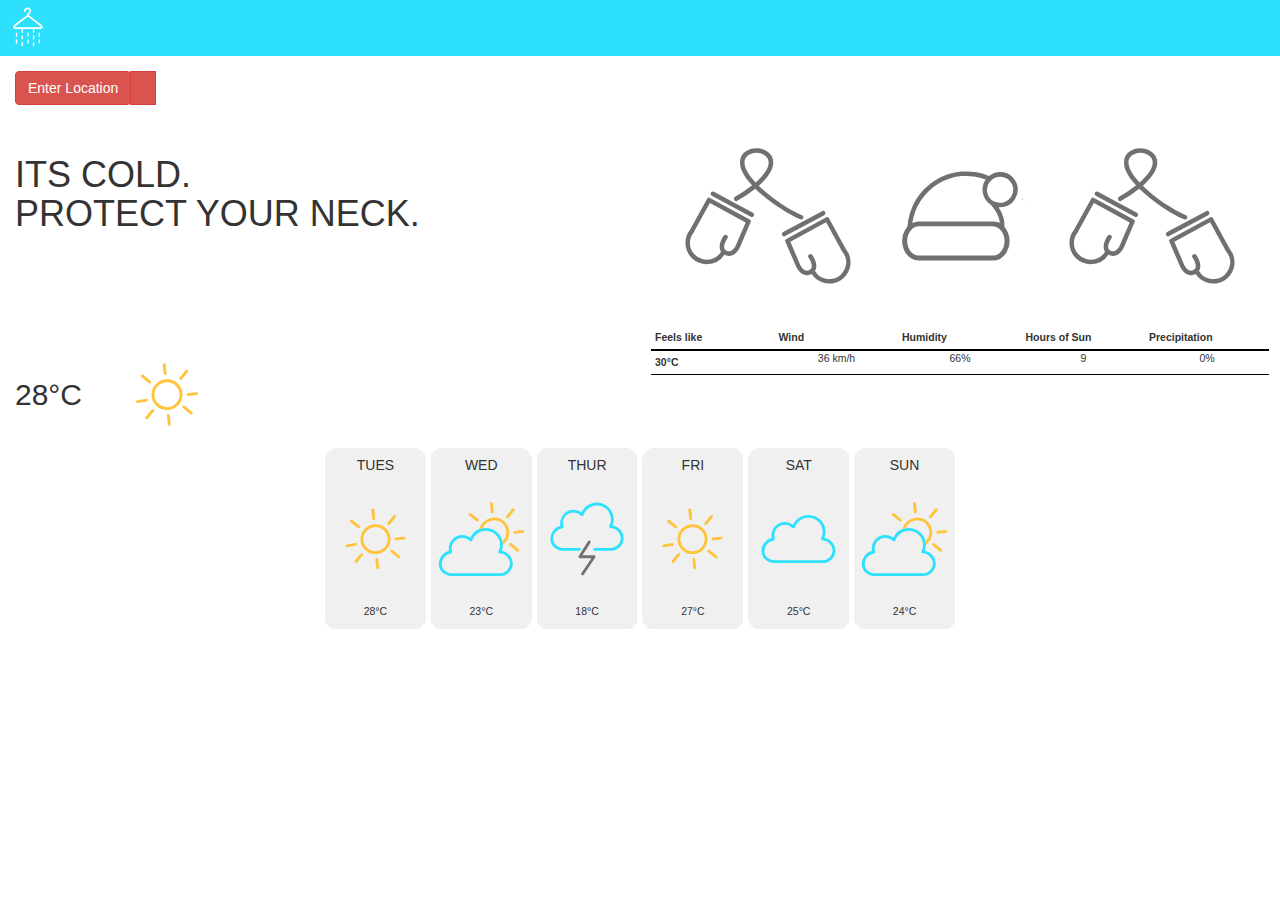
==== commit acd048a2: "added temp" ====
--- a/ottawa.html
+++ b/ottawa.html
@@ -49,7 +49,7 @@
       </button>
       <div class="dropdown-menu">
         <a class="dropdown-item island-1-2" href="#">VANCOUVER, BC, CANADA<br></a>
-        <a class="dropdown-item island-1-2" href="ottawa.html">SYDNEY, AUSTRALIA<br></a>
+        <a class="dropdown-item island-1-2" href="index.html">SYDNEY, NSW, AUSTRALIA<br></a>
         <div class="dropdown-divider"></div>
         <a class="dropdown-item island-1-2" href="#">CHICAGO, IL, UNITED STATES<br></a>
       </div>
--- a/css/main.css
+++ b/css/main.css
@@ -5,7 +5,7 @@
 h1 {
   font-weight: 400;
   color: #2de1fc;
-  font-size: 2.827em;
+  font-size: 3em;
   line-height: 1.25;
   margin-bottom: 0;
 }
@@ -56,78 +56,20 @@
   display: none;
 }
 
-.checkbox {
-  position: relative;
-  margin-bottom: 0.5em;
-  line-height: 20px;
-}
-
-fieldset :last-child {
-  margin-bottom: 0;
-}
-
-input[type="checkbox"] {
-  position: absolute;
-  /* Match the image dimensions */
-  width: 20px;
-  height: 20px;
-  /* Reset anything that could peek out or interfere with dimensions */
-  overflow: hidden;
-  margin: 0;
-  padding: 0;
-  border: 0;
-  outline: 0;
-  opacity: 0;
-}
-
-input[type="checkbox"] + label:before {
-  display: inline-block;
-  width: 20px;
-  height: 20px;
-  margin-right: 4px;
-  content: " ";
-  vertical-align: top;
-}
-
-/* CHECKBOXES */
-input[type="checkbox"] + label:before {
-  background-image: <svg xmlns="http://www.w3.org/2000/svg" viewBox="0 0 256 256"><style type="text/css">
-  	.st0{fill:#2DE1FC;}
-  </style><path class="st0" d="M127.8 175.5c-3.2 0-5.4-1.9-6.2-2.6 -6.4-5.5-12.7-10.3-18.9-14.9 -18.4-13.9-34.3-25.9-35.1-47C67.1 98.1 71.2 87.4 79 80.7c1.4-1.2 9.1-7.3 19.5-7.2 12.2 0.2 23.4 8.3 29.8 20.9 7.7-12.8 20.6-20.4 33.1-18.7 11 1.5 18.2 9.9 19.5 11.6 5 6.3 7.3 14.3 6.9 23.6 -1.1 25.8-26.1 42.5-42.6 53.6 -4.8 3.2-8.9 5.9-11 8 -1.9 1.8-3.9 2.8-6 2.9l0 0C128 175.5 127.9 175.5 127.8 175.5zM98.1 80.6c-7.8 0-13.6 4.6-14.6 5.5 -8.3 7.1-9.1 18.5-8.9 24.6 0.7 17.8 14.6 28.4 32.3 41.7 6.2 4.7 12.7 9.6 19.2 15.2 0.3 0.2 1.1 1 1.7 0.9l0 0c0.6 0 1.2-0.7 1.4-0.9 2.6-2.6 6.8-5.3 12-8.8 15.4-10.3 38.6-25.8 39.5-48.1 0.3-7.6-1.5-14-5.4-19 -0.6-0.8-6.4-7.8-14.9-9 -11.5-1.6-23.8 7.5-29.2 21.6 -0.5 1.4-1.9 2.3-3.4 2.2 -1.5 0-2.8-1-3.2-2.5 -4.2-13.7-15-23.4-26.2-23.5C98.3 80.6 98.2 80.6 98.1 80.6z"/></svg>
-}
-
-input[type="checkbox"]:focus + label:before,
-input[type="checkbox"]:hover + label:before {
-  background-image: url(images/heart-f.svg) ;
-}
-
-input[type="checkbox"]:checked + label:before {
-  background-image: url(images/heart-f.svg) ;
-}
-input[type="checkbox"]:checked:focus + label:before,
-input[type="checkbox"]:checked:hover + label:before {
-  background-image: url(images/heart.svg) ;
-}
-
-
 @media only screen and (min-width: 25em) {
-  h1 {
-    font-size: 1.99em;
-  }
-
   .current-temp-icon {
-    width: 18%;
+    width: 15%;
     left: 65px;
-
-  .icon-custom {
-    height: 192px;
-    width: 192px;
   }
 }
 
 @media only screen and (min-width: 38em) {
   .header {
     display: block;
+  }
+
+  .center-block {
+    width: 80%;
   }
 
   .current-temp-icon {
@@ -152,9 +94,22 @@
 
 
 @media only screen and (min-width: 60em) {
+  .center-block {
+    width: 80%;
+  }
+
+  .icon-large {
+    margin-top: 9em;
+  }
+
+  h2 {
+    font-size: 250%;
+    top: 45%;
+  }
+
   .current-temp-icon {
-    top: 14%;
-    left: 75px;
+    left: 100px;
+    top: 30%;
     width: 17%;
   }
 
@@ -165,9 +120,21 @@
 
 
 @media only screen and (min-width: 90em) {
+  h1 {
+    font-size: 4em;
+  }
+
+  .icon-large {
+    margin-top: 13.5em;
+  }
+
+  h2 {
+    top: 35%;
+  }
+
   .current-temp-icon {
     top: 13%;
-    left: 83px;
+    left: 105px;
     width: 12%;
   }
 }
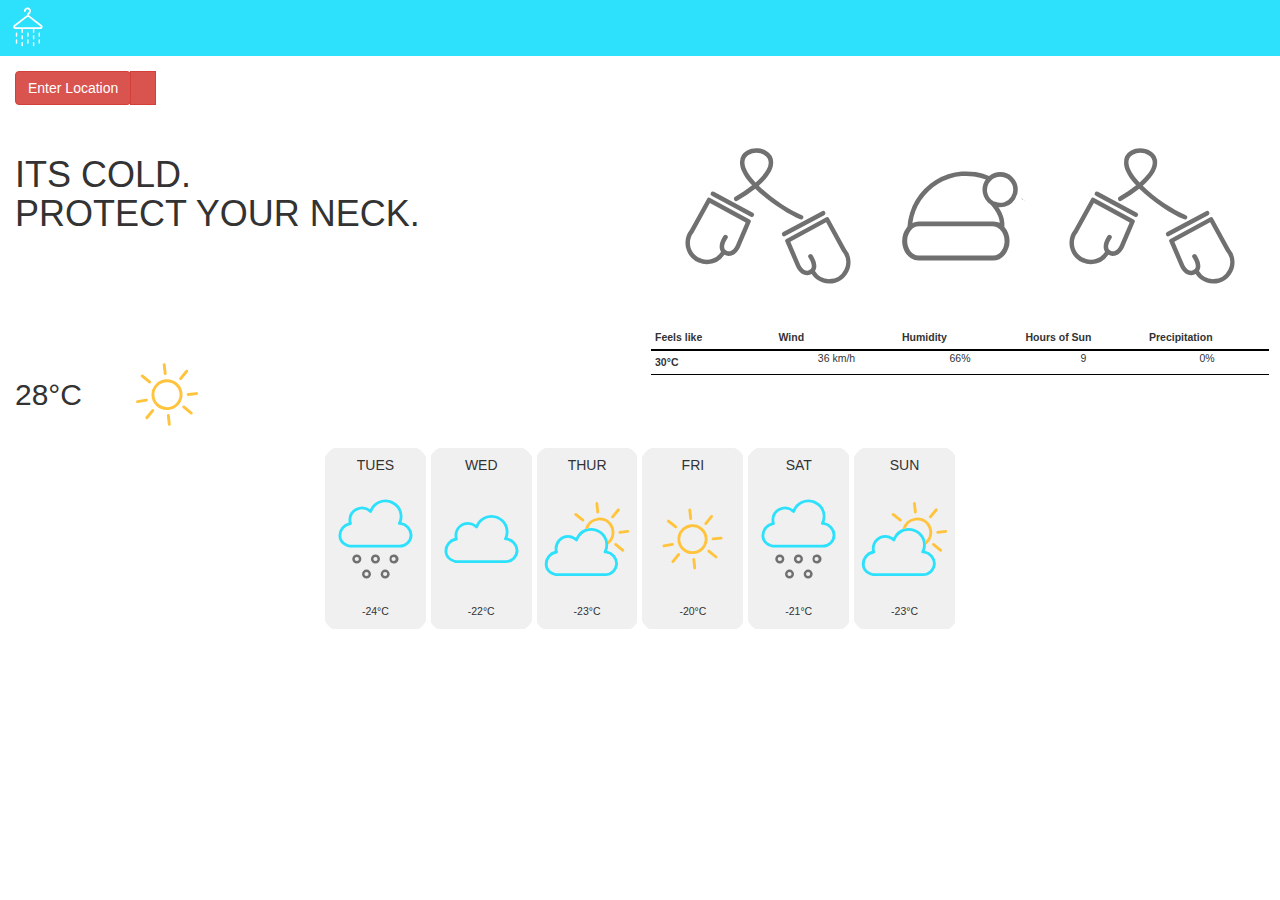
==== commit b7c1f203: "changed" ====
--- a/ottawa.html
+++ b/ottawa.html
@@ -114,59 +114,59 @@
 <!--End of Forecast Table-->
   </main>
 
-<!--Start of Week's Forecast-->
-  <table cellpadding="5" class="weekly-forecast text-center">
-    <tr>
+  <!--Start of Week's Forecast-->
+    <table cellpadding="5" class="weekly-forecast text-center">
+      <tr>
 
-      <td align="center" valign="center" class="weekly-cards">
-        <h5 class="push-0 text-center long-h5">TUES</h5>
-        <h5 class="short-h5 push-0 text-center">TUE</h5>
-        <br />
-        <img src="images/sun.svg" alt="" class="img-flex"/>
-        <br />
-        <p class="text-center">28°C</p>
-      </td>
+        <td align="center" valign="center" class="weekly-cards">
+          <h5 class="push-0 text-center long-h5">TUES</h5>
+          <h5 class="short-h5 push-0 text-center">TUE</h5>
+          <br />
+          <img src="images/snow.svg" alt="" class="img-flex"/>
+          <br />
+          <p class="text-center">-24°C</p>
+        </td>
 
-      <td align="center" valign="center" class="weekly-cards">
-        <h5 class="push-0 text-center">WED</h5>
-        <br />
-        <img src="images/cloud-sun.svg" alt="" class="img-flex"/>
-        <br />
-        <p class="text-center">23°C</p>
-      </td>
+        <td align="center" valign="center" class="weekly-cards">
+          <h5 class="push-0 text-center">WED</h5>
+          <br />
+          <img src="images/cloud.svg" alt="" class="img-flex"/>
+          <br />
+          <p class="text-center">-22°C</p>
+        </td>
 
-      <td align="center" valign="center" class="weekly-cards">
-        <h5 class="push-0 text-center long-h5">THUR</h5>
-        <h5 class="short-h5 push-0 text-center">THU</h5>
-        <br />
-        <img src="images/thunder.svg" alt="" class="img-flex"/>
-        <br />
-        <p class="text-center">18°C</p>
-      </td>
+        <td align="center" valign="center" class="weekly-cards">
+          <h5 class="push-0 text-center long-h5">THUR</h5>
+          <h5 class="short-h5 push-0 text-center">THU</h5>
+          <br />
+          <img src="images/cloud-sun.svg" alt="" class="img-flex"/>
+          <br />
+          <p class="text-center">-23°C</p>
+        </td>
 
-      <td align="center" valign="center" class="weekly-cards">
-        <h5 class="push-0 text-center">FRI</h5>
-        <br />
-        <img src="images/sun.svg" alt="" class="img-flex"/>
-        <br />
-        <p class="text-center">27°C</p>
-      </td>
+        <td align="center" valign="center" class="weekly-cards">
+          <h5 class="push-0 text-center">FRI</h5>
+          <br />
+          <img src="images/sun.svg" alt="" class="img-flex"/>
+          <br />
+          <p class="text-center">-20°C</p>
+        </td>
 
-      <td align="center" valign="center" class="weekly-cards">
-        <h5 class="push-0 text-center">SAT</h5>
-        <br />
-        <img src="images/cloud.svg" alt="" class="img-flex"/>
-        <br />
-        <p class="text-center">25°C</p>
-      </td>
+        <td align="center" valign="center" class="weekly-cards">
+          <h5 class="push-0 text-center">SAT</h5>
+          <br />
+          <img src="images/snow.svg" alt="" class="img-flex"/>
+          <br />
+          <p class="text-center">-21°C</p>
+        </td>
 
-      <td align="center" valign="center" class="weekly-cards">
-        <h5 class="push-0 text-center">SUN</h5>
-        <br />
-        <img src="images/cloud-sun.svg" alt="" class="img-flex"/>
-        <br />
-        <p class="text-center">24°C</p>
-      </td>
+        <td align="center" valign="center" class="weekly-cards">
+          <h5 class="push-0 text-center">SUN</h5>
+          <br />
+          <img src="images/cloud-sun.svg" alt="" class="img-flex"/>
+          <br />
+          <p class="text-center">-23°C</p>
+        </td>
 
     </tr>
   </table>
--- a/css/main.css
+++ b/css/main.css
@@ -55,6 +55,60 @@
 .long-h5 {
   display: none;
 }
+
+.checkbox {
+  position: relative;
+  margin-bottom: 0.5em;
+  line-height: 20px;
+}
+
+fieldset :last-child {
+  margin-bottom: 0;
+}
+
+input[type="checkbox"] {
+  position: absolute;
+  /* Match the image dimensions */
+  width: 20px;
+  height: 20px;
+  /* Reset anything that could peek out or interfere with dimensions */
+  overflow: hidden;
+  margin: 0;
+  padding: 0;
+  border: 0;
+  outline: 0;
+  opacity: 0;
+}
+
+input[type="checkbox"] + label:before {
+  display: inline-block;
+  width: 20px;
+  height: 20px;
+  margin-right: 4px;
+  content: " ";
+  vertical-align: top;
+}
+
+/* CHECKBOXES */
+input[type="checkbox"] + label:before {
+  background-image: <svg xmlns="http://www.w3.org/2000/svg" viewBox="0 0 256 256"><style type="text/css">
+  	.st0{fill:#2DE1FC;}
+  </style><path class="st0" d="M127.8 175.5c-3.2 0-5.4-1.9-6.2-2.6 -6.4-5.5-12.7-10.3-18.9-14.9 -18.4-13.9-34.3-25.9-35.1-47C67.1 98.1 71.2 87.4 79 80.7c1.4-1.2 9.1-7.3 19.5-7.2 12.2 0.2 23.4 8.3 29.8 20.9 7.7-12.8 20.6-20.4 33.1-18.7 11 1.5 18.2 9.9 19.5 11.6 5 6.3 7.3 14.3 6.9 23.6 -1.1 25.8-26.1 42.5-42.6 53.6 -4.8 3.2-8.9 5.9-11 8 -1.9 1.8-3.9 2.8-6 2.9l0 0C128 175.5 127.9 175.5 127.8 175.5zM98.1 80.6c-7.8 0-13.6 4.6-14.6 5.5 -8.3 7.1-9.1 18.5-8.9 24.6 0.7 17.8 14.6 28.4 32.3 41.7 6.2 4.7 12.7 9.6 19.2 15.2 0.3 0.2 1.1 1 1.7 0.9l0 0c0.6 0 1.2-0.7 1.4-0.9 2.6-2.6 6.8-5.3 12-8.8 15.4-10.3 38.6-25.8 39.5-48.1 0.3-7.6-1.5-14-5.4-19 -0.6-0.8-6.4-7.8-14.9-9 -11.5-1.6-23.8 7.5-29.2 21.6 -0.5 1.4-1.9 2.3-3.4 2.2 -1.5 0-2.8-1-3.2-2.5 -4.2-13.7-15-23.4-26.2-23.5C98.3 80.6 98.2 80.6 98.1 80.6z"/></svg>
+}
+
+input[type="checkbox"]:focus + label:before,
+input[type="checkbox"]:hover + label:before {
+  background-image: url(images/heart-f.svg) ;
+}
+
+input[type="checkbox"]:checked + label:before {
+  background-image: url(images/heart-f.svg) ;
+}
+input[type="checkbox"]:checked:focus + label:before,
+input[type="checkbox"]:checked:hover + label:before {
+  background-image: url(images/heart.svg) ;
+}
+
 
 @media only screen and (min-width: 25em) {
   .current-temp-icon {
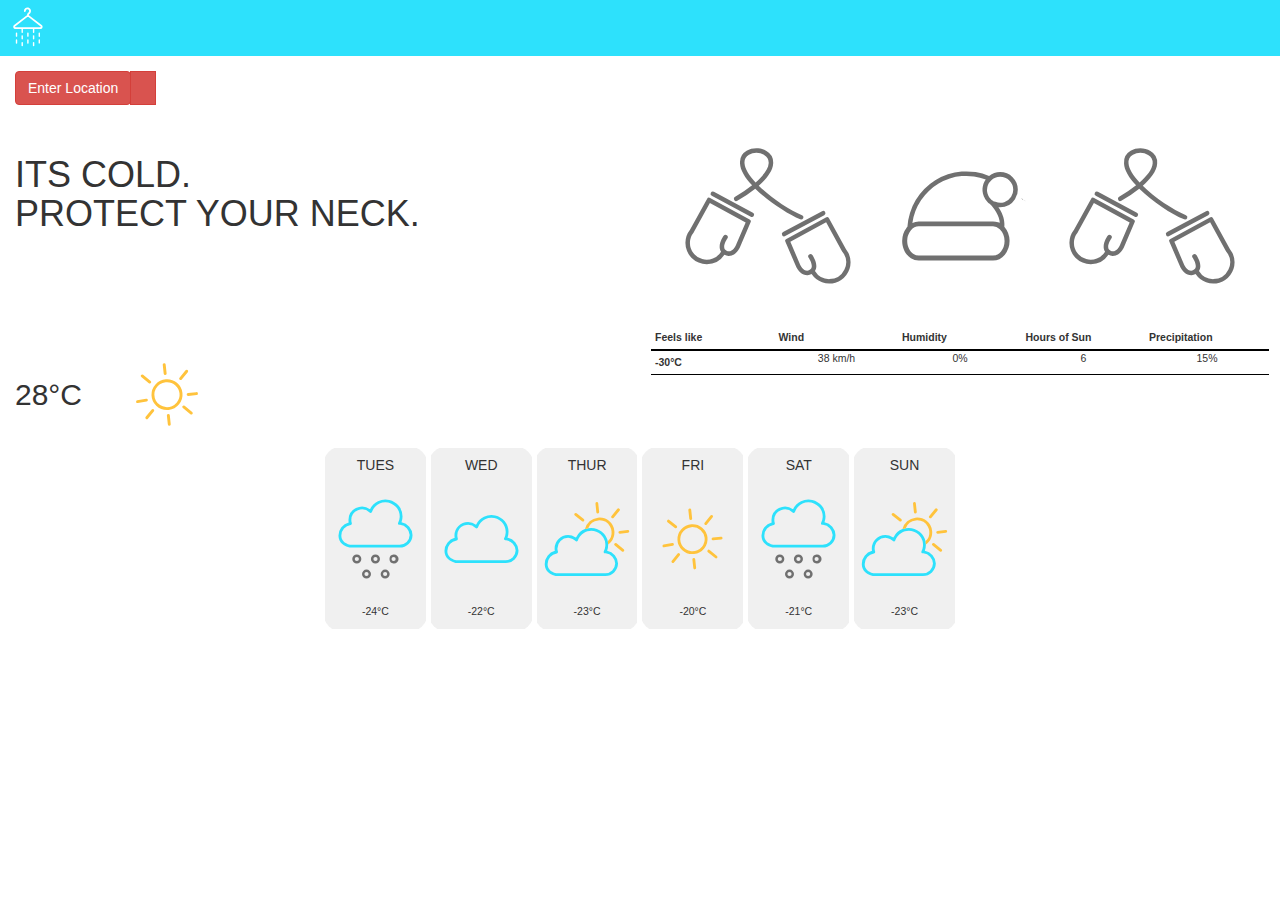
==== commit 9390562b: "ok" ====
--- a/ottawa.html
+++ b/ottawa.html
@@ -101,11 +101,11 @@
           </thead>
           <tbody>
             <tr>
-              <th scope="row">30°C</th>
-              <td>36 km/h</td>
-              <td>66%</td>
-              <td>9</td>
+              <th scope="row">-30°C</th>
+              <td>38 km/h</td>
               <td>0%</td>
+              <td>6</td>
+              <td>15%</td>
             </tr>
           </tbody>
         </table>
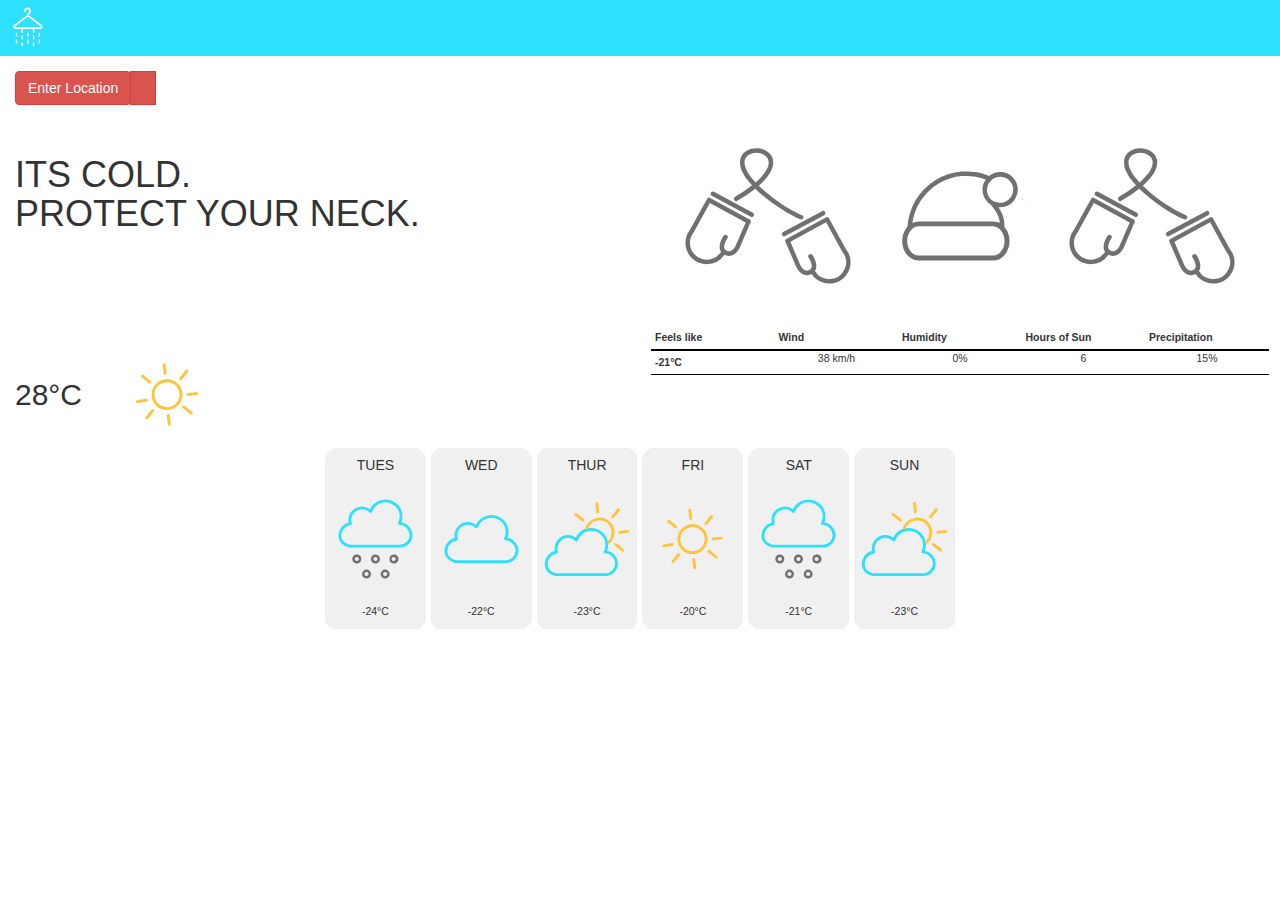
==== commit beb2fdca: "temp" ====
--- a/ottawa.html
+++ b/ottawa.html
@@ -101,7 +101,7 @@
           </thead>
           <tbody>
             <tr>
-              <th scope="row">-30°C</th>
+              <th scope="row">-21°C</th>
               <td>38 km/h</td>
               <td>0%</td>
               <td>6</td>
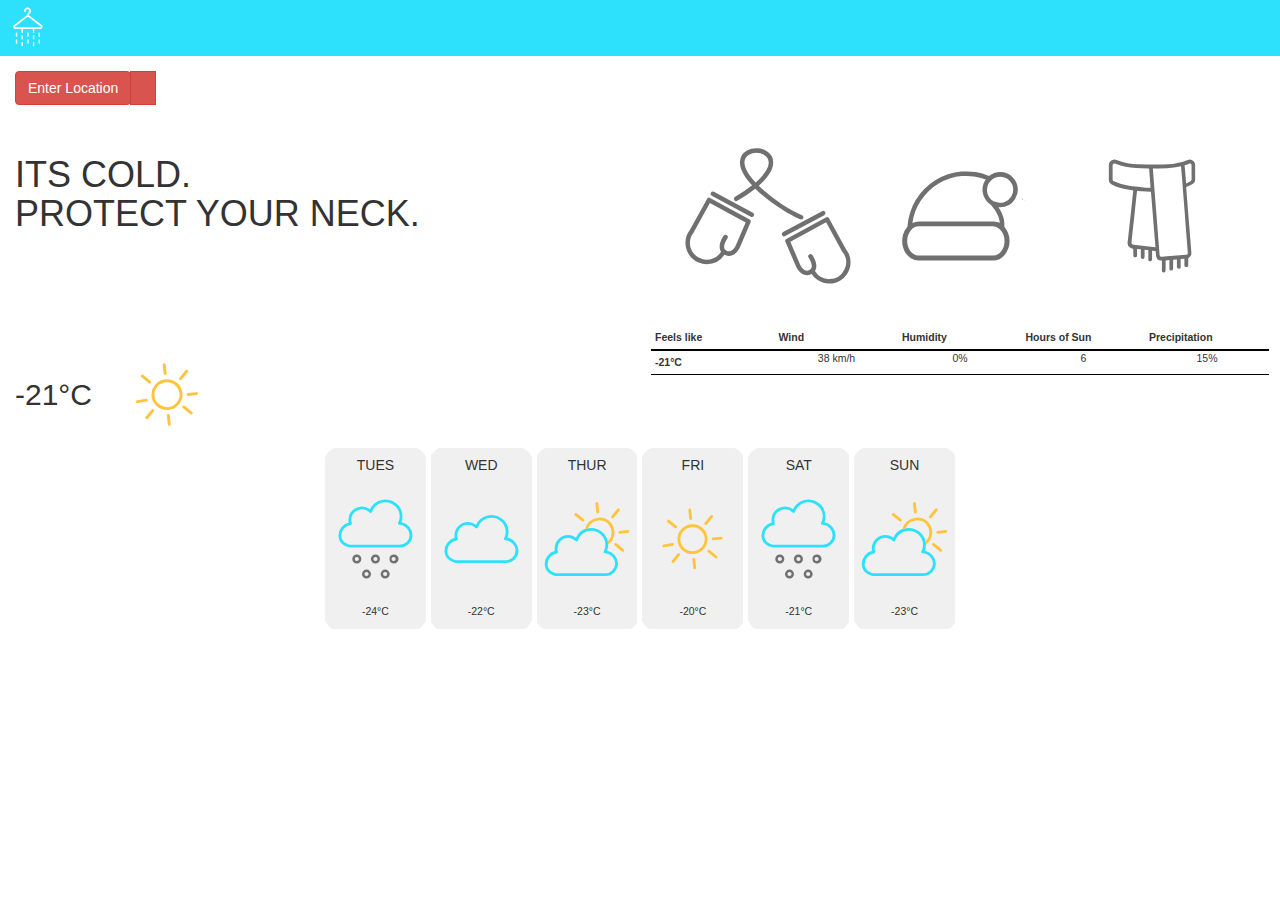
==== commit 9e4ef5c4: "added icons" ====
--- a/ottawa.html
+++ b/ottawa.html
@@ -75,13 +75,13 @@
           <!--Images for m and up-->
           <img src="images/scarf.svg" class="unit xs-0 m-1-3 icon i-192">
           <img src="images/mittens.svg" class="unit xs-0 m-1-3 icon i-192">
-          <img src="images/scarf.svg" class="unit xs-0 m-1-3 icon i-192">
+          <img src="images/hat.svg" class="unit xs-0 m-1-3 icon i-192">
         </div>
       </div>
 
 <!--Start of Current Temp-->
     <div class="unit xs-1 s-1 m-1 l-1-2 gutter container-ct">
-      <h2 class="push-0 inline-block">28°C</h2>
+      <h2 class="push-0 inline-block">-21°C</h2>
       <img src="images/sun.svg" class="inline-block current-temp-icon"/>
     </div>
 <!--End of Current Temp-->
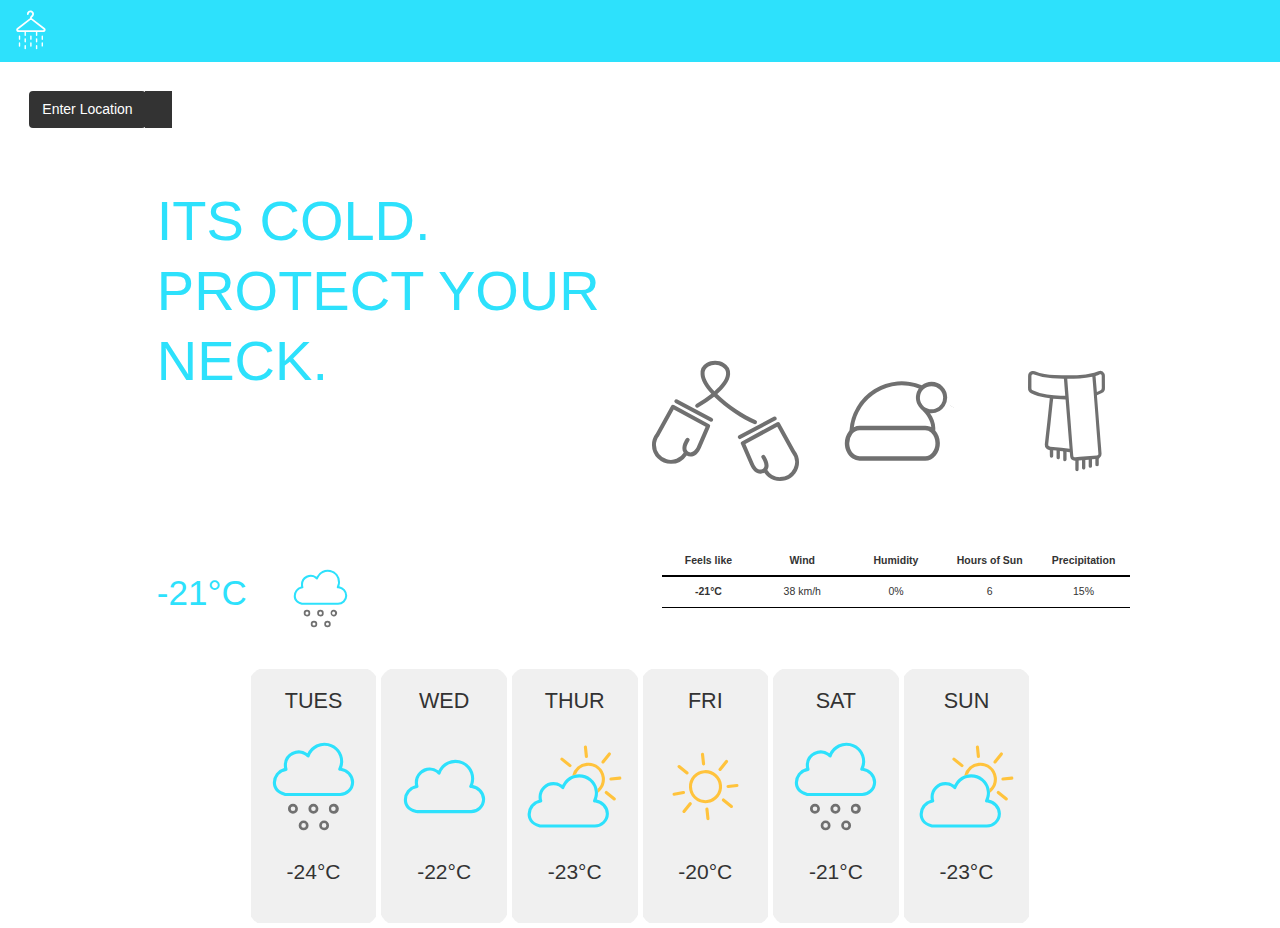
==== commit ebb3c0e3: "fixed ottawa page touch ups" ====
--- a/ottawa.html
+++ b/ottawa.html
@@ -8,6 +8,7 @@
   <meta name="viewport" content="width=device-width,initial-scale=1">
   <meta name="description" content="WEARTHER showing the weather for Ottawa, Canada.">
   <!--Bootstrap link-->
+  <link href="js/bootstrap-3.3.7-dist/css/bootstrap.min.css" rel="stylesheet">
   <link href="js/bootstrap-3.3.7-dist/css/bootstrap.min.css" rel="stylesheet">
   <link href="css/modules.css" rel="stylesheet">
   <link href="css/grid.css" rel="stylesheet">
@@ -29,7 +30,6 @@
   <!--Dropdown Link-->
   <script src="js/bootstrap-3.3.7-dist/js/bootstrap-dropdown.js" type="text/javascript"></script>
 
-  <link href="js/bootstrap-3.3.7-dist/css/bootstrap.min.css" rel="stylesheet">
   <header class="header grid grid-middle">
     <div class="unit xs-1 island-1-4 l-1-4">
       <a href="index.html"
@@ -56,33 +56,33 @@
     </div>
   </div>
 
-
-  <main class="grid">
+  <div class="center-block">
+    <main class="grid">
       <div class="unit xs-1 s-1 m-1 l-1-2 pad-t gutter">
-        <h1>ITS COLD.<br>PROTECT YOUR NECK.</h1>
+        <h1 class="h1-ottawa">ITS COLD.<br>PROTECT YOUR NECK.</h1>
       </div>
 
       <div class="unit xs-1 s-1 m-1 l-1-2 unit-xs-content-center-horizontal unit-s-content-center-horizontal unit-m-content-center-horizontal">
         <div class="grid">
           <!--Images for xs-->
-          <img src="images/scarf.svg" class="unit xs-1-3 s-0 icon i-96">
-          <img src="images/mittens.svg" class="unit xs-1-3 s-0 icon i-96">
-          <img src="images/hat.svg" class="unit xs-1-3 s-0 icon i-96">
+          <img src="images/scarf.svg" class="unit xs-1-3 s-0 icon i-96 push">
+          <img src="images/mittens.svg" class="unit xs-1-3 s-0 icon i-96 push">
+          <img src="images/hat.svg" class="unit xs-1-3 s-0 icon i-96 push">
           <!--Images for s-->
-          <img src="images/scarf.svg" class="unit xs-0 s-1-3 m-0 icon i-128">
-          <img src="images/mittens.svg" class="unit xs-0 s-1-3 m-0 icon i-128">
-          <img src="images/hat.svg" class="unit xs-0 s-1-3 m-0 icon i-128">
+          <img src="images/scarf.svg" class="unit xs-0 s-1-3 m-0 icon i-128 push">
+          <img src="images/mittens.svg" class="unit xs-0 s-1-3 m-0 icon i-128 push">
+          <img src="images/hat.svg" class="unit xs-0 s-1-3 m-0 icon i-128 push">
           <!--Images for m and up-->
-          <img src="images/scarf.svg" class="unit xs-0 m-1-3 icon i-192">
-          <img src="images/mittens.svg" class="unit xs-0 m-1-3 icon i-192">
-          <img src="images/hat.svg" class="unit xs-0 m-1-3 icon i-192">
+          <img src="images/scarf.svg" class="unit xs-0 m-1-3 icon i-192 icon-large-ot">
+          <img src="images/mittens.svg" class="unit xs-0 m-1-3 icon i-192 icon-large-ot">
+          <img src="images/hat.svg" class="unit xs-0 m-1-3 icon i-192 icon-large-ot">
         </div>
       </div>
 
 <!--Start of Current Temp-->
     <div class="unit xs-1 s-1 m-1 l-1-2 gutter container-ct">
       <h2 class="push-0 inline-block">-21°C</h2>
-      <img src="images/sun.svg" class="inline-block current-temp-icon"/>
+      <img src="images/snow.svg" class="inline-block current-temp-icon-ot"/>
     </div>
 <!--End of Current Temp-->
 
--- a/css/main.css
+++ b/css/main.css
@@ -5,7 +5,7 @@
 h1 {
   font-weight: 400;
   color: #2de1fc;
-  font-size: 3em;
+  font-size: 3.5em;
   line-height: 1.25;
   margin-bottom: 0;
 }
@@ -37,8 +37,15 @@
 
 .current-temp-icon {
   position: relative;
-  left: 65px;
+  left: 60px;
   width: 22%;
+}
+
+.current-temp-icon-ot {
+  position: relative;
+  left: 27%;
+  top: 15%;
+  width: 12%;
 }
 
 .weekly-forecast {
@@ -113,7 +120,15 @@
 @media only screen and (min-width: 25em) {
   .current-temp-icon {
     width: 15%;
-    left: 65px;
+  }
+
+  .current-temp-icon-ot {
+    left: 21%;
+    top: 10%;
+  }
+
+  td > p {
+    font-size: 1.5em;
   }
 }
 
@@ -128,7 +143,14 @@
 
   .current-temp-icon {
     width: 13%;
-    left: 70px;
+    left: 60px;
+    top: 15%;
+  }
+
+  .current-temp-icon-ot {
+    left: 17%;
+    top: 12%;
+    width: 10%;
   }
 
   .weekly-forecast {
@@ -152,8 +174,16 @@
     width: 80%;
   }
 
+  .h1-ottawa {
+    font-size: 4em;
+  }
+
   .icon-large {
     margin-top: 9em;
+  }
+
+  .icon-large-ot {
+    margin-top: 12em;
   }
 
   h2 {
@@ -162,33 +192,66 @@
   }
 
   .current-temp-icon {
-    left: 100px;
+    left: 75px;
     top: 30%;
-    width: 17%;
+    width: 22%;
+  }
+
+  .current-temp-icon-ot {
+    left: 28%;
+    top: 38%;
+    width: 16%;
   }
 
   .weekly-forecast {
-    width: 50%;
+    width: 77%;
+  }
+
+  h5 {
+    padding-top: .5em;
+  }
+
+  td > p {
+    font-size: 2em;
   }
 }
 
 
 @media only screen and (min-width: 90em) {
   h1 {
-    font-size: 4em;
+    font-size: 4.5em;
+  }
+
+  .h1-ottawa {
+    font-size: 5em;
   }
 
   .icon-large {
     margin-top: 13.5em;
   }
 
+  .icon-large-ot {
+    margin-top: 9em;
+  }
+
   h2 {
+    font-size: 350%;
     top: 35%;
   }
 
   .current-temp-icon {
     top: 13%;
     left: 105px;
-    width: 12%;
-  }
-}
+    width: 17%;
+  }
+
+  .current-temp-icon-ot {
+    left: 25%;
+    top: 20%;
+    width: 14%;
+  }
+
+  td > p {
+    font-size: 2.5em;
+  }
+}
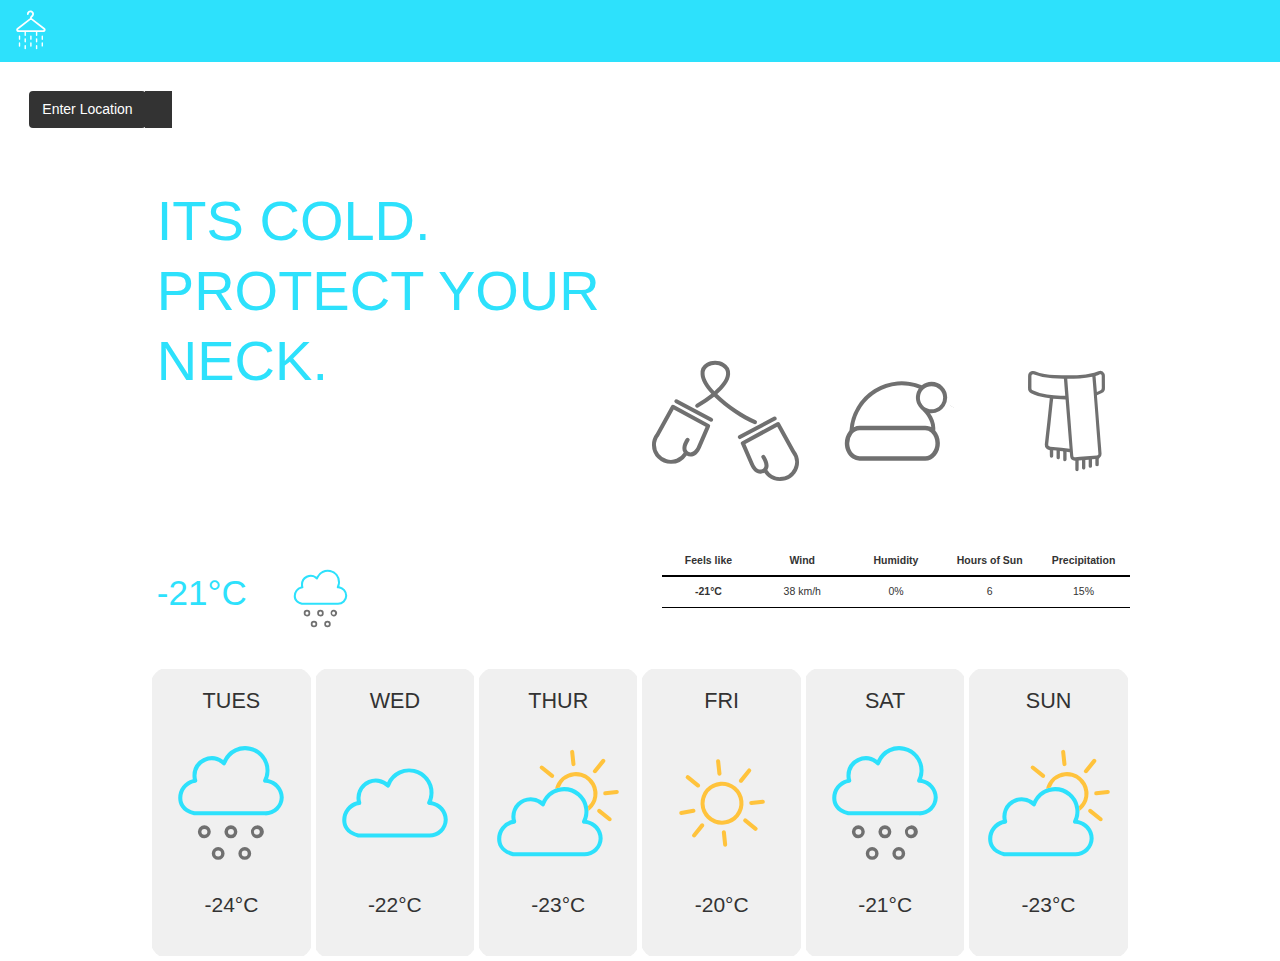
==== commit b732347a: "weekly forecaset fixed in Ottawa page" ====
--- a/ottawa.html
+++ b/ottawa.html
@@ -80,93 +80,94 @@
       </div>
 
 <!--Start of Current Temp-->
-    <div class="unit xs-1 s-1 m-1 l-1-2 gutter container-ct">
-      <h2 class="push-0 inline-block">-21°C</h2>
-      <img src="images/snow.svg" class="inline-block current-temp-icon-ot"/>
-    </div>
+      <div class="unit xs-1 s-1 m-1 l-1-2 gutter container-ct">
+        <h2 class="push-0 inline-block">-21°C</h2>
+        <img src="images/snow.svg" class="inline-block current-temp-icon-ot"/>
+      </div>
 <!--End of Current Temp-->
 
 <!--Start of Forecast Table-->
-    <div class="unit xs-1 s-1 m-1 l-1-2">
-      <div class="island table-wrapper">
-        <table class="push-0">
-          <thead>
-            <tr>
-              <th class="feels" scope="col">Feels like</th>
-              <th class="wind" scope="col">Wind</th>
-              <th class="humidity" scope="col">Humidity</th>
-              <th class="sun" scope="col">Hours of Sun</th>
-              <th class="precip" scope="col">Precipitation</th>
-            </tr>
-          </thead>
-          <tbody>
-            <tr>
-              <th scope="row">-21°C</th>
-              <td>38 km/h</td>
-              <td>0%</td>
-              <td>6</td>
-              <td>15%</td>
-            </tr>
-          </tbody>
-        </table>
+      <div class="unit xs-1 s-1 m-1 l-1-2">
+        <div class="island table-wrapper">
+          <table class="push-0">
+            <thead>
+              <tr>
+                <th class="feels" scope="col">Feels like</th>
+                <th class="wind" scope="col">Wind</th>
+                <th class="humidity" scope="col">Humidity</th>
+                <th class="sun" scope="col">Hours of Sun</th>
+                <th class="precip" scope="col">Precipitation</th>
+              </tr>
+            </thead>
+            <tbody>
+              <tr>
+                <th scope="row">-21°C</th>
+                <td>38 km/h</td>
+                <td>0%</td>
+                <td>6</td>
+                <td>15%</td>
+              </tr>
+            </tbody>
+          </table>
+        </div>
       </div>
-    </div>
 <!--End of Forecast Table-->
-  </main>
+    </main>
+  </div>
 
   <!--Start of Week's Forecast-->
-    <table cellpadding="5" class="weekly-forecast text-center">
-      <tr>
+  <table cellpadding="5" class="weekly-forecast text-center">
+    <tr>
 
-        <td align="center" valign="center" class="weekly-cards">
-          <h5 class="push-0 text-center long-h5">TUES</h5>
-          <h5 class="short-h5 push-0 text-center">TUE</h5>
-          <br />
-          <img src="images/snow.svg" alt="" class="img-flex"/>
-          <br />
-          <p class="text-center">-24°C</p>
-        </td>
+      <td align="center" valign="center" class="weekly-cards">
+        <h5 class="push-0 text-center long-h5">TUES</h5>
+        <h5 class="short-h5 push-0 text-center">TUE</h5>
+        <br />
+        <img src="images/snow.svg" alt="" class="img-flex"/>
+        <br />
+        <p class="text-center">-24°C</p>
+      </td>
 
-        <td align="center" valign="center" class="weekly-cards">
-          <h5 class="push-0 text-center">WED</h5>
-          <br />
-          <img src="images/cloud.svg" alt="" class="img-flex"/>
-          <br />
-          <p class="text-center">-22°C</p>
-        </td>
+      <td align="center" valign="center" class="weekly-cards">
+        <h5 class="push-0 text-center">WED</h5>
+        <br />
+        <img src="images/cloud.svg" alt="" class="img-flex"/>
+        <br />
+        <p class="text-center">-22°C</p>
+      </td>
 
-        <td align="center" valign="center" class="weekly-cards">
-          <h5 class="push-0 text-center long-h5">THUR</h5>
-          <h5 class="short-h5 push-0 text-center">THU</h5>
-          <br />
-          <img src="images/cloud-sun.svg" alt="" class="img-flex"/>
-          <br />
-          <p class="text-center">-23°C</p>
-        </td>
+      <td align="center" valign="center" class="weekly-cards">
+        <h5 class="push-0 text-center long-h5">THUR</h5>
+        <h5 class="short-h5 push-0 text-center">THU</h5>
+        <br />
+        <img src="images/cloud-sun.svg" alt="" class="img-flex"/>
+        <br />
+        <p class="text-center">-23°C</p>
+      </td>
 
-        <td align="center" valign="center" class="weekly-cards">
-          <h5 class="push-0 text-center">FRI</h5>
-          <br />
-          <img src="images/sun.svg" alt="" class="img-flex"/>
-          <br />
-          <p class="text-center">-20°C</p>
-        </td>
+      <td align="center" valign="center" class="weekly-cards">
+        <h5 class="push-0 text-center">FRI</h5>
+        <br />
+        <img src="images/sun.svg" alt="" class="img-flex"/>
+        <br />
+        <p class="text-center">-20°C</p>
+      </td>
 
-        <td align="center" valign="center" class="weekly-cards">
-          <h5 class="push-0 text-center">SAT</h5>
-          <br />
-          <img src="images/snow.svg" alt="" class="img-flex"/>
-          <br />
-          <p class="text-center">-21°C</p>
-        </td>
+      <td align="center" valign="center" class="weekly-cards">
+        <h5 class="push-0 text-center">SAT</h5>
+        <br />
+        <img src="images/snow.svg" alt="" class="img-flex"/>
+        <br />
+        <p class="text-center">-21°C</p>
+      </td>
 
-        <td align="center" valign="center" class="weekly-cards">
-          <h5 class="push-0 text-center">SUN</h5>
-          <br />
-          <img src="images/cloud-sun.svg" alt="" class="img-flex"/>
-          <br />
-          <p class="text-center">-23°C</p>
-        </td>
+      <td align="center" valign="center" class="weekly-cards">
+        <h5 class="push-0 text-center">SUN</h5>
+        <br />
+        <img src="images/cloud-sun.svg" alt="" class="img-flex"/>
+        <br />
+        <p class="text-center">-23°C</p>
+      </td>
 
     </tr>
   </table>
